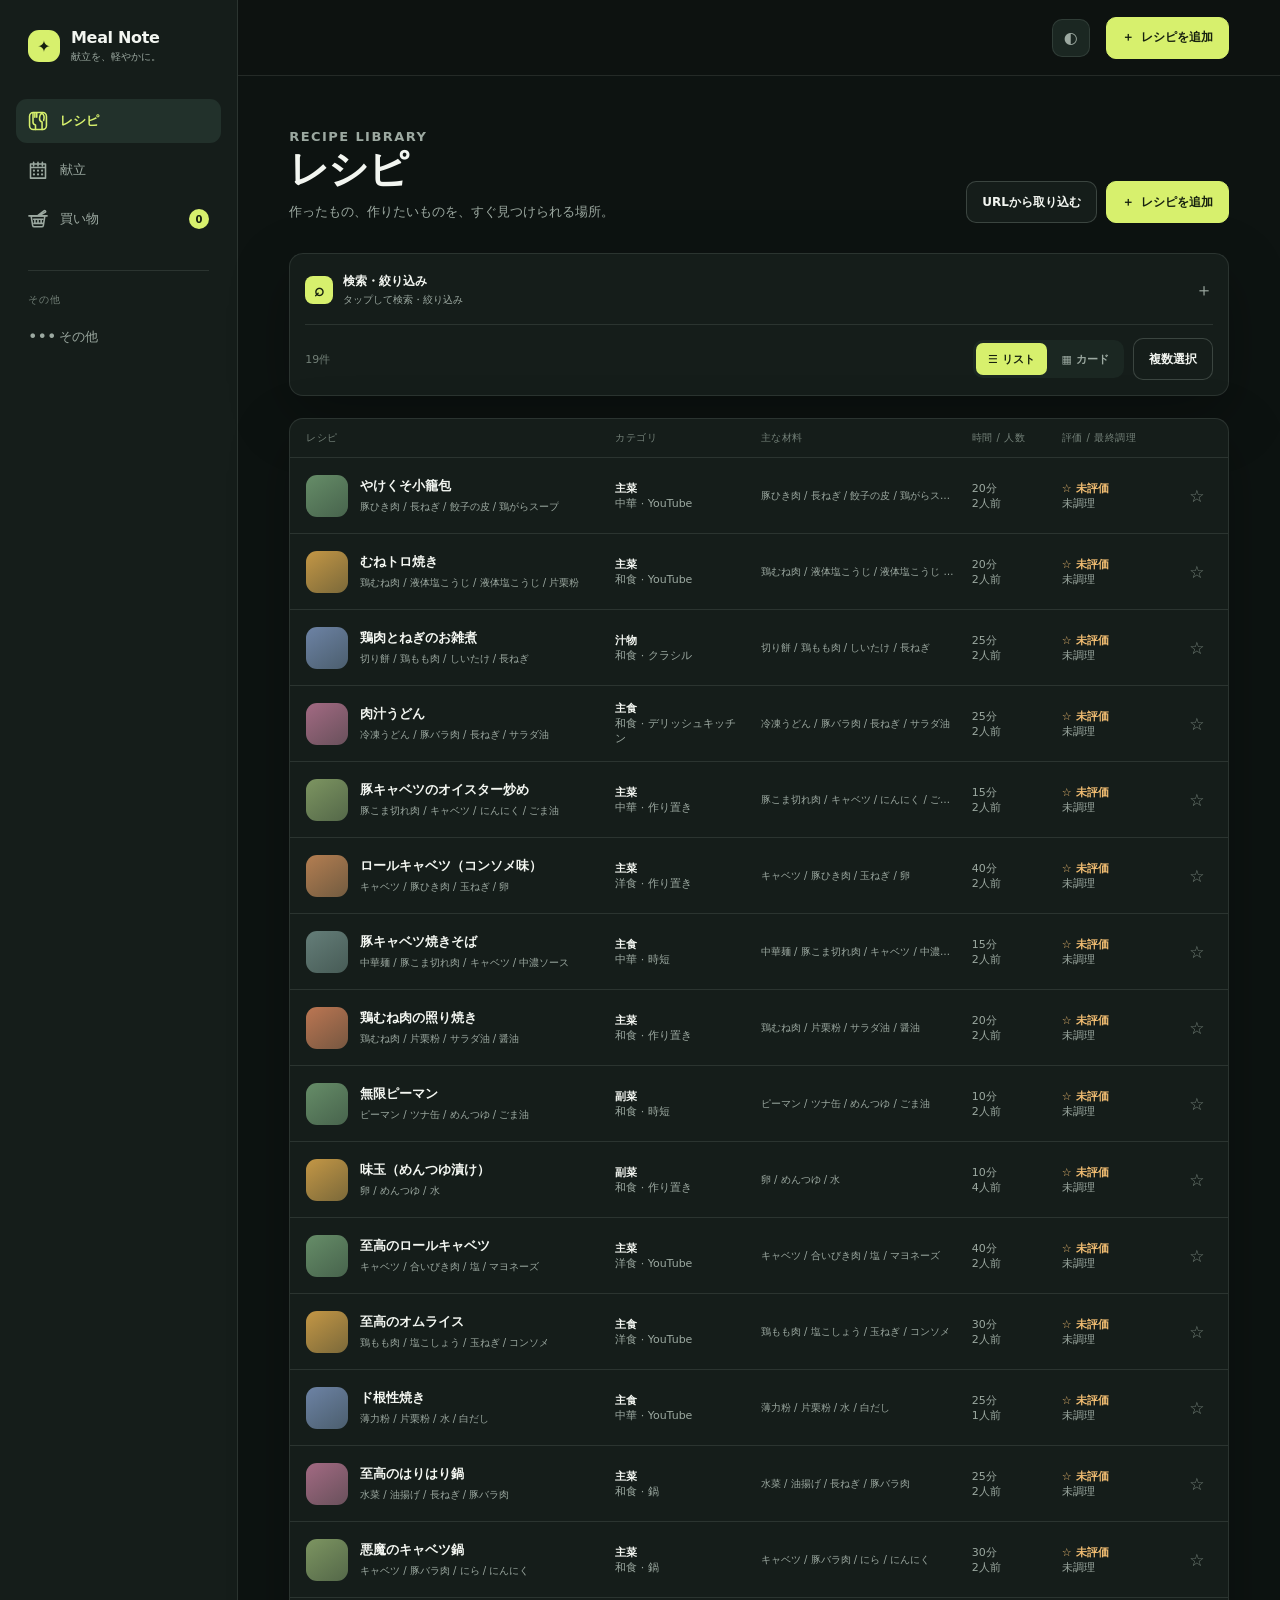
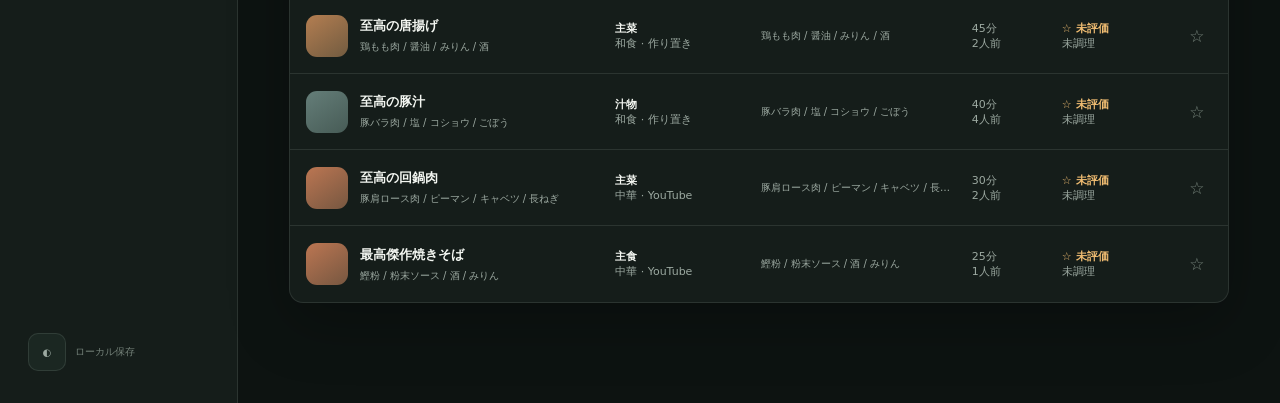
==== index.html @ b5f756a0 "Add recipe detail thumbnails" ====
<!doctype html>
<html lang="ja">
  <head>
    <meta charset="UTF-8" />
    <meta name="viewport" content="width=device-width, initial-scale=1, viewport-fit=cover" />
    <meta name="theme-color" content="#203b6c" />
    <meta name="description" content="献立・レシピ・買い物・調理をひとつにつなぐ個人用アプリ" />
    <link rel="manifest" href="manifest.webmanifest" />
    <link rel="icon" href="app-icon-192.png" type="image/png" />
    <link rel="stylesheet" href="styles.css" />
    <script src="app-config.js"></script>
    <script src="https://accounts.google.com/gsi/client" async defer></script>
    <title>Meal Note</title>
  </head>
  <body>
    <svg class="icon-defs" aria-hidden="true" focusable="false">
      <symbol id="icon-recipe" viewBox="0 0 64 64">
        <rect x="5" y="5" width="54" height="54" rx="12" fill="none" stroke="currentColor" stroke-width="5" />
        <path d="M16 7v29c0 5 3 8 8 9v14M16 7v13M22 7v13M28 7v13" fill="none" stroke="currentColor" stroke-width="5" stroke-linecap="round" stroke-linejoin="round" />
        <path d="M45 8c-5 1-8 9-8 17 0 5 3 9 8 10v24M45 8c7 2 8 14 5 22" fill="none" stroke="currentColor" stroke-width="5" stroke-linecap="round" stroke-linejoin="round" />
      </symbol>
      <symbol id="icon-meal" viewBox="0 0 64 64">
        <path d="M8 13h48v45H8zM8 24h48" fill="none" stroke="currentColor" stroke-width="5" stroke-linejoin="round" />
        <path d="M18 7v12M32 7v12M46 7v12" fill="none" stroke="currentColor" stroke-width="5" stroke-linecap="round" />
        <circle cx="19" cy="34" r="3.5" fill="currentColor" /><circle cx="32" cy="34" r="3.5" fill="currentColor" /><circle cx="45" cy="34" r="3.5" fill="currentColor" />
        <circle cx="19" cy="46" r="3.5" fill="currentColor" /><circle cx="32" cy="46" r="3.5" fill="currentColor" /><circle cx="45" cy="46" r="3.5" fill="currentColor" />
      </symbol>
      <symbol id="icon-shopping" viewBox="0 0 64 64">
        <path d="M10 22h44l-5 31a5 5 0 0 1-5 4H20a5 5 0 0 1-5-4z" fill="none" stroke="currentColor" stroke-width="5" stroke-linejoin="round" />
        <path d="M3 22h58M30 22 51 6c3-2 7 1 5 4L35 22" fill="none" stroke="currentColor" stroke-width="5" stroke-linecap="round" stroke-linejoin="round" />
        <path d="M22 33v10M32 33v10M42 33v10M18 33h30M19 46h28" fill="none" stroke="currentColor" stroke-width="5" stroke-linecap="round" />
      </symbol>
    </svg>
    <div id="app" class="app-shell">
      <aside class="sidebar" aria-label="メインナビゲーション">
        <a class="brand" href="#/recipes" aria-label="Meal Note ホーム">
          <span class="brand-mark" aria-hidden="true">✦</span>
          <span><strong>Meal Note</strong><small>献立を、軽やかに。</small></span>
        </a>
        <nav class="primary-nav">
          <a href="#/recipes" data-nav-route="recipes"><svg class="nav-icon-svg" aria-hidden="true" focusable="false"><use href="#icon-recipe"></use></svg><span>レシピ</span></a>
          <a href="#/meal-plan" data-nav-route="meal-plan"><svg class="nav-icon-svg" aria-hidden="true" focusable="false"><use href="#icon-meal"></use></svg><span>献立</span></a>
          <a href="#/shopping" data-nav-route="shopping"><svg class="nav-icon-svg" aria-hidden="true" focusable="false"><use href="#icon-shopping"></use></svg><span>買い物</span><span class="nav-badge" id="shoppingBadge" hidden></span></a>
        </nav>
        <div class="nav-divider"></div>
        <div class="nav-section-label">その他</div>
        <nav class="secondary-nav">
          <a href="#/more" data-nav-route="more"><span class="nav-icon" aria-hidden="true">•••</span><span>その他</span></a>
        </nav>
        <div class="sidebar-footer">
          <button class="icon-button" type="button" data-action="toggle-theme" aria-label="テーマを切り替え" title="テーマを切り替え">◐</button>
          <span id="storageStatus">ローカル保存</span>
        </div>
      </aside>

      <main class="main-content">
        <header class="topbar">
          <div class="mobile-brand"><span class="brand-mark" aria-hidden="true">✦</span><strong>Meal Note</strong></div>
          <div class="topbar-spacer"></div>
          <button class="icon-button" type="button" data-action="toggle-theme" aria-label="テーマを切り替え" title="テーマを切り替え">◐</button>
          <a class="button button-primary topbar-add" href="#/recipes/new"><span aria-hidden="true">＋</span> レシピを追加</a>
        </header>
        <section id="view" class="view" aria-live="polite"></section>
      </main>

      <nav class="bottom-nav" aria-label="モバイルナビゲーション">
        <a href="#/recipes" data-nav-route="recipes"><svg class="nav-icon-svg" aria-hidden="true" focusable="false"><use href="#icon-recipe"></use></svg><span>レシピ</span></a>
        <a href="#/meal-plan" data-nav-route="meal-plan"><svg class="nav-icon-svg" aria-hidden="true" focusable="false"><use href="#icon-meal"></use></svg><span>献立</span></a>
        <a href="#/shopping" data-nav-route="shopping"><svg class="nav-icon-svg" aria-hidden="true" focusable="false"><use href="#icon-shopping"></use></svg><span>買い物</span><span class="nav-badge" id="shoppingBadgeMobile" hidden></span></a>
        <a href="#/more" data-nav-route="more"><span class="nav-icon" aria-hidden="true">•••</span><span>その他</span></a>
      </nav>
    </div>

    <dialog id="modal" class="modal" aria-labelledby="modalTitle"></dialog>
    <div id="toast" class="toast" role="status" aria-live="polite"></div>
    <script src="app.js?v=15"></script>
  </body>
</html>
---- styles.css ----
:root {
  color-scheme: dark;
  --bg: #0d1311;
  --surface: #151d1a;
  --surface-2: #1b2722;
  --surface-3: #22312b;
  --border: rgba(220, 236, 226, .11);
  --border-strong: rgba(220, 236, 226, .19);
  --text: #f3f6f1;
  --muted: #9ca9a1;
  --muted-2: #738078;
  --accent: #d7f06d;
  --accent-strong: #b8d950;
  --accent-ink: #16200f;
  --warm: #f1bd72;
  --danger: #ff8e82;
  --shadow: 0 20px 60px rgba(0, 0, 0, .25);
  --radius: 14px;
  --sidebar-width: 238px;
  font-family: Inter, ui-sans-serif, system-ui, -apple-system, BlinkMacSystemFont, "Segoe UI", "Hiragino Kaku Gothic ProN", "Yu Gothic", sans-serif;
}

:root[data-theme="light"] {
  color-scheme: light;
  --bg: #f6f8f4;
  --surface: #ffffff;
  --surface-2: #edf2eb;
  --surface-3: #e2eae1;
  --border: rgba(25, 48, 35, .11);
  --border-strong: rgba(25, 48, 35, .2);
  --text: #1b2a22;
  --muted: #6e7c73;
  --muted-2: #8b978f;
  --accent: #6e9425;
  --accent-strong: #58771b;
  --accent-ink: #f7faef;
  --warm: #b46d20;
  --danger: #c44a40;
  --shadow: 0 18px 50px rgba(34, 57, 42, .1);
}

* { box-sizing: border-box; }
.icon-defs { position: absolute; width: 0; height: 0; overflow: hidden; }
html { min-width: 320px; background: var(--bg); }
body { margin: 0; min-width: 320px; min-height: 100vh; background: var(--bg); color: var(--text); }
body, button, input, select, textarea { font: inherit; }
button, a, input, select, textarea { -webkit-tap-highlight-color: transparent; }
a { color: inherit; text-decoration: none; }
button { border: 0; cursor: pointer; }
button:disabled { cursor: not-allowed; opacity: .5; }
:focus-visible { outline: 3px solid color-mix(in srgb, var(--accent) 70%, transparent); outline-offset: 3px; }

.app-shell { min-height: 100vh; display: flex; }
.sidebar { width: var(--sidebar-width); flex: 0 0 var(--sidebar-width); min-height: 100vh; padding: 28px 16px 20px; display: flex; flex-direction: column; border-right: 1px solid var(--border); background: var(--surface); }
.brand { display: flex; gap: 11px; align-items: center; padding: 0 12px 35px; }
.brand-mark { width: 32px; height: 32px; display: grid; place-items: center; border-radius: 11px; color: var(--accent-ink); background: var(--accent); font-size: 16px; font-weight: 900; }
.brand strong { display: block; letter-spacing: -.02em; font-size: 16px; }
.brand small { display: block; margin-top: 3px; color: var(--muted); font-size: 10px; }
.primary-nav, .secondary-nav { display: grid; gap: 5px; }
.primary-nav a, .secondary-nav a { min-height: 44px; padding: 0 12px; display: flex; align-items: center; gap: 12px; border-radius: 11px; color: var(--muted); font-size: 13px; transition: background .16s, color .16s; }
.primary-nav a:hover, .secondary-nav a:hover { background: var(--surface-2); color: var(--text); }
.primary-nav a.active, .secondary-nav a.active { background: var(--surface-3); color: var(--accent); font-weight: 700; }
.nav-icon { width: 19px; flex: 0 0 19px; text-align: center; font-size: 16px; line-height: 1; }
.nav-icon-svg { width: 20px; height: 20px; flex: 0 0 20px; display: block; color: currentColor; }
.nav-badge { min-width: 20px; height: 20px; display: grid; place-items: center; margin-left: auto; padding: 0 5px; border-radius: 999px; color: var(--accent-ink); background: var(--accent); font-size: 10px; font-weight: 800; }
.nav-divider { height: 1px; margin: 29px 12px 22px; background: var(--border); }
.nav-section-label { padding: 0 12px 8px; color: var(--muted-2); font-size: 10px; letter-spacing: .08em; }
.sidebar-footer { margin-top: auto; display: flex; align-items: center; gap: 9px; padding: 12px; color: var(--muted-2); font-size: 10px; }
.icon-button { width: 38px; height: 38px; display: inline-grid; place-items: center; border: 1px solid var(--border); border-radius: 10px; color: var(--muted); background: var(--surface-2); transition: color .16s, border .16s, transform .16s; }
.icon-button:hover { color: var(--accent); border-color: var(--border-strong); transform: translateY(-1px); }

.main-content { min-width: 0; flex: 1; }
.topbar { min-height: 76px; display: flex; align-items: center; gap: 12px; padding: 16px clamp(20px, 4vw, 52px); border-bottom: 1px solid var(--border); background: color-mix(in srgb, var(--bg) 88%, transparent); }
.topbar-spacer { flex: 1; }
.topbar-add { margin-left: 4px; }
.mobile-brand { display: none; align-items: center; gap: 8px; font-size: 14px; }
.mobile-brand .brand-mark { width: 26px; height: 26px; border-radius: 8px; font-size: 13px; }
.view { width: min(1180px, 100%); margin: 0 auto; padding: 40px clamp(20px, 4vw, 52px) 100px; }

.page-heading { display: flex; align-items: flex-end; justify-content: space-between; gap: 20px; margin-bottom: 30px; }
.eyebrow { margin: 0 0 8px; color: var(--accent); font-size: 11px; font-weight: 800; letter-spacing: .11em; text-transform: uppercase; }
.page-heading h1 { margin: 0; font-size: clamp(28px, 4vw, 40px); line-height: 1.08; letter-spacing: -.045em; }
.page-heading p { max-width: 550px; margin: 10px 0 0; color: var(--muted); font-size: 13px; line-height: 1.7; }
.heading-actions { display: flex; flex-wrap: wrap; justify-content: flex-end; gap: 9px; }
.button { min-height: 42px; display: inline-flex; align-items: center; justify-content: center; gap: 7px; padding: 0 15px; border: 1px solid var(--border-strong); border-radius: 10px; color: var(--text); background: var(--surface); font-size: 12px; font-weight: 700; transition: transform .16s, background .16s, border .16s; }
.button:hover { transform: translateY(-1px); border-color: color-mix(in srgb, var(--accent) 50%, var(--border-strong)); }
.button-primary { color: var(--accent-ink); border-color: var(--accent); background: var(--accent); }
.button-primary:hover { border-color: var(--accent-strong); background: var(--accent-strong); }
.button-quiet { color: var(--muted); background: transparent; }
.button-danger { color: var(--danger); border-color: color-mix(in srgb, var(--danger) 30%, var(--border)); background: transparent; }
.button-small { min-height: 34px; padding: 0 11px; border-radius: 8px; font-size: 11px; }
.link { color: var(--accent); text-decoration: underline; text-decoration-color: color-mix(in srgb, var(--accent) 40%, transparent); text-underline-offset: 3px; }

.panel { border: 1px solid var(--border); border-radius: var(--radius); background: var(--surface); box-shadow: var(--shadow); }
.toolbar-panel { margin-bottom: 22px; padding: 15px; }
.filter-disclosure { border: 0; }
.filter-disclosure summary { min-height: 42px; display: flex; align-items: center; gap: 10px; cursor: pointer; list-style: none; color: var(--text); }
.filter-disclosure summary::-webkit-details-marker { display: none; }
.filter-disclosure summary::after { content: '＋'; margin-left: auto; color: var(--muted); font-size: 18px; }
.filter-disclosure[open] summary::after { content: '−'; }
.filter-disclosure summary:hover strong { color: var(--accent); }
.filter-disclosure summary strong { display: block; font-size: 12px; }
.filter-disclosure summary small { display: block; margin-top: 3px; color: var(--muted); font-size: 10px; font-weight: 400; }
.filter-summary-icon { width: 28px; height: 28px; display: grid; place-items: center; border-radius: 8px; color: var(--accent-ink); background: var(--accent); font-size: 17px; font-weight: 800; }
.filter-controls { padding-top: 14px; border-top: 1px solid var(--border); }
.toolbar-actions { display: flex; flex-wrap: wrap; align-items: center; gap: 9px; margin-top: 13px; padding-top: 13px; border-top: 1px solid var(--border); }
.toolbar-row { display: flex; flex-wrap: wrap; align-items: center; gap: 9px; }
.toolbar-row + .toolbar-row { margin-top: 12px; }
.search-field { min-width: min(350px, 100%); flex: 1 1 250px; position: relative; }
.search-field span { position: absolute; top: 50%; left: 13px; color: var(--muted); transform: translateY(-50%); pointer-events: none; }
.search-field input { width: 100%; padding-left: 36px; }
input, select, textarea { width: 100%; min-height: 42px; padding: 9px 11px; border: 1px solid var(--border-strong); border-radius: 9px; color: var(--text); outline: 0; background: var(--surface-2); }
input::placeholder, textarea::placeholder { color: var(--muted-2); }
input:focus, select:focus, textarea:focus { border-color: var(--accent); }
select { cursor: pointer; }
textarea { min-height: 110px; resize: vertical; line-height: 1.6; }
.compact-field { width: auto; min-width: 122px; }
.filter-label { display: flex; align-items: center; gap: 7px; color: var(--muted); font-size: 11px; }
.filter-label select, .filter-label input { margin-left: 3px; }
.filter-label input { width: 86px; }
.segmented { display: inline-flex; padding: 3px; gap: 3px; border-radius: 10px; background: var(--surface-2); }
.segmented button { min-height: 32px; padding: 0 12px; border-radius: 7px; color: var(--muted); background: transparent; font-size: 11px; font-weight: 700; }
.segmented button.active { color: var(--accent-ink); background: var(--accent); }
.results-meta { margin-left: auto; color: var(--muted-2); font-size: 11px; }
.check-label { display: inline-flex; align-items: center; gap: 7px; color: var(--muted); font-size: 11px; cursor: pointer; }
input[type="checkbox"] { width: 17px; min-height: 17px; accent-color: var(--accent-strong); }

.recipe-list { overflow: hidden; }
.recipe-list-header, .recipe-row { display: grid; grid-template-columns: minmax(220px, 1.8fr) minmax(120px, .8fr) minmax(170px, 1.2fr) 75px 105px 30px; gap: 15px; align-items: center; }
.recipe-list.selection-list .recipe-list-header, .recipe-list.selection-list .recipe-row { grid-template-columns: 24px minmax(200px, 1.8fr) minmax(120px, .8fr) minmax(170px, 1.2fr) 75px 105px 30px; }
.recipe-list-header { padding: 12px 16px; border-bottom: 1px solid var(--border); color: var(--muted-2); font-size: 10px; letter-spacing: .05em; }
.recipe-row { min-height: 76px; padding: 12px 16px; border-bottom: 1px solid var(--border); transition: background .16s; }
.recipe-row:last-child { border-bottom: 0; }
.recipe-row:hover { background: var(--surface-2); }
.recipe-main { min-width: 0; display: flex; align-items: center; gap: 12px; }
.recipe-swatch { width: 42px; height: 42px; flex: 0 0 42px; border-radius: 11px; background: linear-gradient(145deg, var(--swatch), color-mix(in srgb, var(--swatch) 55%, var(--surface-3))); }
.recipe-title { display: block; overflow: hidden; font-size: 13px; font-weight: 800; text-overflow: ellipsis; white-space: nowrap; }
.recipe-sub { display: block; margin-top: 5px; overflow: hidden; color: var(--muted); font-size: 10px; text-overflow: ellipsis; white-space: nowrap; }
.recipe-category, .recipe-meta, .recipe-last { color: var(--muted); font-size: 11px; }
.recipe-category strong { display: block; color: var(--text); font-size: 11px; }
.recipe-tags { overflow: hidden; color: var(--muted); font-size: 10px; text-overflow: ellipsis; white-space: nowrap; }
.rating { color: var(--warm); font-size: 11px; font-weight: 800; white-space: nowrap; }
.favorite-button { width: 30px; height: 30px; display: grid; place-items: center; border-radius: 8px; color: var(--muted-2); background: transparent; font-size: 17px; }
.favorite-button:hover, .favorite-button.is-favorite { color: var(--warm); background: color-mix(in srgb, var(--warm) 12%, transparent); }
.empty-state { padding: 62px 25px; text-align: center; color: var(--muted); }
.empty-state strong { display: block; margin-bottom: 8px; color: var(--text); font-size: 15px; }
.empty-state p { margin: 0 auto 18px; max-width: 420px; font-size: 12px; line-height: 1.7; }

.recipe-cards { display: grid; grid-template-columns: repeat(3, minmax(0, 1fr)); gap: 15px; }
.recipe-card { min-width: 0; overflow: hidden; border: 1px solid var(--border); border-radius: var(--radius); background: var(--surface); transition: transform .16s, border .16s; }
.recipe-card:hover { transform: translateY(-2px); border-color: var(--border-strong); }
.recipe-card-visual { height: 112px; position: relative; background: linear-gradient(135deg, var(--swatch), color-mix(in srgb, var(--swatch) 52%, var(--surface-3))); }
.recipe-card-visual::after { content: ""; position: absolute; inset: 0; background: radial-gradient(circle at 80% 30%, rgba(255,255,255,.2), transparent 30%); }
.recipe-card-body { padding: 15px; }
.recipe-card-body h3 { margin: 0; overflow: hidden; font-size: 14px; text-overflow: ellipsis; white-space: nowrap; }
.recipe-card-body p { min-height: 36px; margin: 8px 0 13px; color: var(--muted); font-size: 11px; line-height: 1.65; }
.recipe-card-meta { display: flex; align-items: center; justify-content: space-between; gap: 10px; color: var(--muted); font-size: 10px; }
.card-favorite { position: absolute; z-index: 1; top: 10px; right: 10px; }

.detail-layout { display: grid; grid-template-columns: minmax(0, 1.55fr) minmax(265px, .8fr); gap: 24px; }
.detail-hero { padding: 26px; }
.detail-hero-layout { display: grid; grid-template-columns: minmax(190px, .72fr) minmax(0, 1.28fr); align-items: stretch; gap: 24px; }
.detail-hero-copy { min-width: 0; display: flex; flex-direction: column; justify-content: center; }
.recipe-detail-media { min-height: 260px; overflow: hidden; border-radius: 16px; background: linear-gradient(135deg, var(--swatch), color-mix(in srgb, var(--swatch) 48%, var(--surface-3))); }
.recipe-detail-media img { display: block; width: 100%; height: 100%; min-height: 260px; object-fit: cover; }
.recipe-detail-media-empty { display: grid; place-content: center; justify-items: center; gap: 8px; color: var(--text); background: linear-gradient(145deg, color-mix(in srgb, var(--swatch) 68%, var(--surface-3)), var(--surface-3)); }
.recipe-detail-media-empty span { font-size: 52px; filter: saturate(.7); }
.recipe-detail-media-empty small { color: var(--muted); font-size: 10px; }
.detail-hero h1 { margin: 0; font-size: clamp(27px, 4vw, 44px); line-height: 1.12; letter-spacing: -.045em; }
.detail-description { max-width: 720px; margin: 14px 0 0; color: var(--muted); font-size: 13px; line-height: 1.8; }
.detail-actions { display: flex; flex-wrap: wrap; gap: 9px; margin-top: 22px; }
.detail-stats { display: flex; flex-wrap: wrap; gap: 22px; margin-top: 24px; padding-top: 20px; border-top: 1px solid var(--border); }
.detail-stat small { display: block; color: var(--muted-2); font-size: 10px; }
.detail-stat strong { display: block; margin-top: 4px; font-size: 16px; }
.detail-section { padding: 23px; }
.detail-section + .detail-section { margin-top: 16px; }
.section-heading { display: flex; align-items: center; justify-content: space-between; gap: 12px; margin-bottom: 16px; }
.section-heading h2, .section-heading h3 { margin: 0; font-size: 15px; letter-spacing: -.02em; }
.section-heading p { margin: 3px 0 0; color: var(--muted); font-size: 11px; }
.servings-control { display: inline-flex; align-items: center; gap: 5px; padding: 4px; border: 1px solid var(--border); border-radius: 10px; background: var(--surface-2); }
.servings-control button { width: 28px; height: 28px; border-radius: 7px; color: var(--text); background: transparent; font-size: 17px; }
.servings-control button:hover { background: var(--surface-3); }
.servings-control output { min-width: 54px; text-align: center; font-size: 11px; font-weight: 800; }
.ingredient-list, .step-list, .history-list { display: grid; gap: 0; margin: 0; padding: 0; list-style: none; }
.ingredient-item { display: flex; align-items: baseline; gap: 12px; padding: 12px 0; border-bottom: 1px solid var(--border); font-size: 13px; }
.ingredient-item:last-child { border-bottom: 0; }
.ingredient-quantity { width: 90px; flex: 0 0 90px; color: var(--accent); font-size: 12px; font-weight: 800; text-align: right; }
.ingredient-name { min-width: 0; }
.ingredient-note { margin-left: 4px; color: var(--muted); font-size: 11px; }
.optional-badge, .pill { display: inline-flex; align-items: center; min-height: 21px; padding: 0 7px; border-radius: 999px; color: var(--muted); background: var(--surface-2); font-size: 10px; }
.step-item { display: grid; grid-template-columns: 33px minmax(0, 1fr); gap: 12px; padding: 14px 0; border-bottom: 1px solid var(--border); }
.step-item:last-child { border-bottom: 0; }
.step-number { width: 28px; height: 28px; display: grid; place-items: center; border-radius: 9px; color: var(--accent-ink); background: var(--accent); font-size: 12px; font-weight: 900; }
.step-instruction { padding-top: 4px; color: var(--text); font-size: 13px; line-height: 1.75; white-space: pre-wrap; }
.side-stack { display: grid; align-content: start; gap: 16px; }
.side-stack .panel { padding: 20px; }
.tag-list { display: flex; flex-wrap: wrap; gap: 6px; }
.history-stat-grid { display: grid; grid-template-columns: repeat(3, 1fr); gap: 7px; }
.history-stat { padding: 11px 8px; border-radius: 9px; text-align: center; background: var(--surface-2); }
.history-stat strong { display: block; font-size: 16px; }
.history-stat small { color: var(--muted); font-size: 9px; }
.history-row { display: flex; align-items: flex-start; justify-content: space-between; gap: 12px; padding: 12px 0; border-bottom: 1px solid var(--border); }
.history-row:last-child { border-bottom: 0; }
.history-row small { display: block; color: var(--muted); font-size: 10px; }
.history-row p { margin: 5px 0 0; color: var(--muted); font-size: 11px; line-height: 1.6; }

.week-toolbar { display: flex; align-items: center; justify-content: space-between; gap: 12px; margin-bottom: 20px; }
.week-label { font-size: 14px; font-weight: 800; }
.week-controls { display: flex; align-items: center; gap: 7px; }
.week-grid { display: grid; gap: 11px; }
.day-card { padding: 16px; border: 1px solid var(--border); border-radius: var(--radius); background: var(--surface); }
.day-card.today { border-color: color-mix(in srgb, var(--accent) 55%, var(--border)); box-shadow: inset 3px 0 0 var(--accent); }
.day-heading { display: flex; align-items: baseline; justify-content: space-between; gap: 10px; padding-bottom: 11px; border-bottom: 1px solid var(--border); }
.day-heading strong { font-size: 13px; }
.day-heading time { color: var(--muted); font-size: 11px; }
.meal-slot { display: grid; grid-template-columns: 50px minmax(0, 1fr); gap: 12px; padding: 12px 0 0; }
.meal-slot-label { padding-top: 7px; color: var(--muted-2); font-size: 10px; }
.meal-slot-content { min-height: 32px; display: flex; flex-wrap: wrap; align-items: center; gap: 7px; }
.meal-chip { display: inline-flex; align-items: center; gap: 8px; min-height: 32px; padding: 0 9px; border: 1px solid var(--border); border-radius: 8px; background: var(--surface-2); font-size: 11px; }
.meal-chip a { font-weight: 700; }
.meal-chip small { color: var(--muted); font-size: 10px; }
.add-slot { min-height: 30px; padding: 0 8px; border-radius: 7px; color: var(--muted-2); background: transparent; font-size: 11px; }
.add-slot:hover { color: var(--accent); background: var(--surface-2); }

.shopping-header { display: flex; flex-wrap: wrap; align-items: center; justify-content: space-between; gap: 15px; margin-bottom: 20px; }
.shopping-summary { color: var(--muted); font-size: 12px; }
.shopping-groups { display: grid; gap: 16px; }
.shopping-group { padding: 19px; }
.shopping-group h3 { display: flex; align-items: center; justify-content: space-between; margin: 0 0 8px; color: var(--muted); font-size: 11px; letter-spacing: .04em; }
.shopping-group h3 span { color: var(--muted-2); font-size: 10px; font-weight: 400; }
.shopping-item { display: grid; grid-template-columns: 26px minmax(0, 1fr) auto auto; align-items: center; gap: 8px; min-height: 47px; border-bottom: 1px solid var(--border); }
.shopping-item:last-child { border-bottom: 0; }
.shopping-item.checked .shopping-name { color: var(--muted-2); text-decoration: line-through; }
.shopping-name { min-width: 0; font-size: 13px; }
.shopping-source { display: block; margin-top: 3px; color: var(--muted-2); font-size: 10px; }
.shopping-qty { color: var(--muted); font-size: 12px; white-space: nowrap; }
.shopping-actions { display: flex; gap: 3px; }
.text-button { min-height: 28px; padding: 0 6px; border-radius: 6px; color: var(--muted); background: transparent; font-size: 10px; }
.text-button:hover { color: var(--accent); background: var(--surface-2); }
.text-button.danger:hover { color: var(--danger); }

.more-grid { display: grid; grid-template-columns: repeat(2, minmax(0, 1fr)); gap: 13px; }
.more-card { min-height: 130px; padding: 21px; border: 1px solid var(--border); border-radius: var(--radius); background: var(--surface); transition: transform .16s, border .16s; }
.more-card:hover { transform: translateY(-2px); border-color: var(--border-strong); }
.more-card-icon { color: var(--accent); font-size: 18px; }
.more-card h2 { margin: 17px 0 6px; font-size: 14px; }
.more-card p { margin: 0; color: var(--muted); font-size: 11px; line-height: 1.6; }
.management-list { display: grid; gap: 8px; }
.management-row { display: flex; align-items: center; justify-content: space-between; gap: 13px; min-height: 52px; padding: 0 13px; border: 1px solid var(--border); border-radius: 10px; background: var(--surface); }
.management-row small { display: block; margin-top: 3px; color: var(--muted); font-size: 10px; }
.management-row .row-actions { display: flex; align-items: center; gap: 7px; }
.inline-form { display: flex; gap: 8px; margin-bottom: 17px; }

.form-layout { display: grid; gap: 16px; }
.form-panel { padding: 22px; }
.form-grid { display: grid; grid-template-columns: repeat(2, minmax(0, 1fr)); gap: 14px; }
.field { display: grid; gap: 7px; }
.field.full { grid-column: 1 / -1; }
.field label, .field legend { color: var(--muted); font-size: 11px; font-weight: 700; }
.field legend { padding: 0; }
.field-note { color: var(--muted-2); font-size: 10px; line-height: 1.5; }
.data-actions { display: flex; flex-wrap: wrap; gap: 9px; margin-top: 16px; }
.data-status-grid { display: grid; grid-template-columns: repeat(3, minmax(0, 1fr)); gap: 9px; margin-top: 16px; }
.data-status-grid > div { display: grid; gap: 5px; min-width: 0; padding: 12px; border: 1px solid var(--border); border-radius: 10px; background: var(--surface-2); }
.data-status-grid small { color: var(--muted); font-size: 10px; }
.data-status-grid strong { overflow: hidden; color: var(--text); font-size: 12px; text-overflow: ellipsis; white-space: nowrap; }
.data-preview { display: grid; gap: 8px; margin-top: 16px; padding: 13px; border: 1px solid var(--accent); border-radius: 10px; background: color-mix(in srgb, var(--accent) 8%, var(--surface)); }
.data-preview span { color: var(--muted); font-size: 11px; }
.data-preview .form-actions { justify-content: flex-start; }
.data-error { margin-top: 14px; }
.advanced-sync { overflow: hidden; }
.advanced-sync summary { display: flex; align-items: center; justify-content: space-between; gap: 14px; padding: 18px 20px; cursor: pointer; list-style: none; }
.advanced-sync summary::-webkit-details-marker { display: none; }
.advanced-sync summary > span:first-child { display: grid; gap: 4px; }
.advanced-sync summary strong { font-size: 14px; }
.advanced-sync summary small { color: var(--muted); font-size: 10px; }
.advanced-sync summary::after { content: '＋'; color: var(--muted); font-size: 18px; }
.advanced-sync[open] summary::after { content: '−'; }
.advanced-sync summary:hover strong { color: var(--accent); }
.advanced-sync-body { padding: 0 20px 20px; border-top: 1px solid var(--border); }
.advanced-sync-body .section-heading { margin-top: 18px; }
fieldset { min-width: 0; margin: 0; padding: 0; border: 0; }
.repeatable { display: grid; gap: 9px; }
.repeat-row { display: grid; grid-template-columns: minmax(150px, 1.5fr) 90px 110px minmax(120px, 1fr) auto 25px; gap: 7px; align-items: center; }
.repeat-row .check-label { white-space: nowrap; }
.repeat-row.step-row { grid-template-columns: 33px minmax(0, 1fr) 25px; }
.repeat-number { color: var(--muted-2); font-size: 11px; text-align: center; }
.remove-button { width: 25px; height: 28px; display: grid; place-items: center; border-radius: 7px; color: var(--muted); background: transparent; font-size: 15px; }
.remove-button:hover { color: var(--danger); background: color-mix(in srgb, var(--danger) 10%, transparent); }
.form-actions { display: flex; flex-wrap: wrap; justify-content: flex-end; gap: 9px; padding-top: 3px; }
.form-heading { display: flex; align-items: flex-start; justify-content: space-between; gap: 15px; margin-bottom: 21px; }
.form-heading h1 { margin: 0; font-size: 25px; letter-spacing: -.04em; }

.modal { width: min(580px, calc(100% - 24px)); max-height: min(720px, calc(100vh - 24px)); padding: 0; border: 1px solid var(--border-strong); border-radius: 17px; color: var(--text); background: var(--surface); box-shadow: 0 30px 90px rgba(0,0,0,.45); }
.modal::backdrop { background: rgba(4, 9, 7, .68); backdrop-filter: blur(5px); }
.modal-inner { padding: 23px; }
.modal-header { display: flex; align-items: flex-start; justify-content: space-between; gap: 15px; margin-bottom: 20px; }
.modal-header h2 { margin: 0; font-size: 18px; letter-spacing: -.03em; }
.modal-header p { margin: 6px 0 0; color: var(--muted); font-size: 11px; line-height: 1.6; }
.modal-close { width: 30px; height: 30px; display: grid; place-items: center; border-radius: 8px; color: var(--muted); background: var(--surface-2); }
.modal-close:hover { color: var(--text); }
.modal .form-actions { margin-top: 19px; }

.import-review { display: grid; grid-template-columns: minmax(0, 1fr) 220px; gap: 16px; }
.notice { padding: 12px 14px; border-left: 3px solid var(--warm); border-radius: 8px; color: var(--muted); background: color-mix(in srgb, var(--warm) 9%, var(--surface)); font-size: 11px; line-height: 1.65; }
.notice.error { border-color: var(--danger); background: color-mix(in srgb, var(--danger) 8%, var(--surface)); }

.cook-shell { max-width: 900px; margin: -10px auto 0; }
.cook-topbar { display: flex; align-items: center; justify-content: space-between; gap: 14px; margin-bottom: 27px; }
.cook-topbar a { color: var(--muted); font-size: 12px; }
.cook-topbar a:hover { color: var(--accent); }
.cook-hero { margin-bottom: 26px; }
.cook-hero .eyebrow { margin-bottom: 12px; }
.cook-hero h1 { max-width: 750px; margin: 0; font-size: clamp(31px, 6vw, 60px); line-height: 1.03; letter-spacing: -.06em; }
.cook-hero p { margin: 15px 0 0; color: var(--muted); font-size: 13px; }
.cook-grid { display: grid; grid-template-columns: minmax(0, .9fr) minmax(0, 1.25fr); gap: 16px; }
.cook-panel { padding: 21px; }
.cook-panel h2 { margin: 0 0 16px; font-size: 14px; }
.cook-ingredient { display: flex; align-items: center; gap: 11px; min-height: 45px; padding: 7px 0; border-bottom: 1px solid var(--border); color: var(--text); background: transparent; text-align: left; }
.cook-ingredient:last-child { border-bottom: 0; }
.cook-check { width: 23px; height: 23px; display: grid; place-items: center; border: 1px solid var(--border-strong); border-radius: 7px; color: transparent; flex: 0 0 23px; }
.cook-ingredient.checked { color: var(--muted-2); text-decoration: line-through; }
.cook-ingredient.checked .cook-check { color: var(--accent-ink); border-color: var(--accent); background: var(--accent); }
.cook-ingredient-qty { margin-left: auto; color: var(--accent); font-size: 11px; white-space: nowrap; }
.cook-step { display: grid; grid-template-columns: 36px minmax(0, 1fr); gap: 13px; padding: 12px; border: 1px solid var(--border); border-radius: 11px; background: var(--surface-2); }
.cook-step + .cook-step { margin-top: 9px; }
.cook-step.current { border-color: var(--accent); box-shadow: 0 0 0 2px color-mix(in srgb, var(--accent) 13%, transparent); }
.cook-step.done { opacity: .55; }
.cook-step-index { width: 30px; height: 30px; display: grid; place-items: center; border-radius: 9px; color: var(--accent-ink); background: var(--accent); font-size: 12px; font-weight: 900; }
.cook-step.done .cook-step-index { color: var(--text); background: var(--surface-3); }
.cook-step-text { padding-top: 4px; font-size: 13px; line-height: 1.7; white-space: pre-wrap; }
.cook-controls { display: flex; align-items: center; justify-content: space-between; gap: 8px; margin-top: 14px; }
.cook-progress { color: var(--muted); font-size: 11px; }
.cook-complete { margin-top: 16px; }
.cook-complete h2 { margin-bottom: 10px; }

.toast { position: fixed; z-index: 20; right: 22px; bottom: 22px; max-width: min(380px, calc(100vw - 44px)); padding: 12px 15px; border: 1px solid var(--border-strong); border-radius: 10px; color: var(--text); background: var(--surface-3); box-shadow: var(--shadow); font-size: 12px; opacity: 0; pointer-events: none; transform: translateY(10px); transition: opacity .2s, transform .2s; }
.toast.show { opacity: 1; transform: translateY(0); }

.bottom-nav { display: none; }
.sr-only { position: absolute; width: 1px; height: 1px; padding: 0; margin: -1px; overflow: hidden; clip: rect(0,0,0,0); white-space: nowrap; border: 0; }

@media (max-width: 960px) {
  .recipe-list-header, .recipe-row { grid-template-columns: minmax(210px, 1.7fr) minmax(110px, .8fr) minmax(135px, 1fr) 75px 30px; }
  .recipe-list.selection-list .recipe-list-header, .recipe-list.selection-list .recipe-row { grid-template-columns: 24px minmax(200px, 1.7fr) minmax(110px, .8fr) minmax(135px, 1fr) 75px 30px; }
  .recipe-list-header > :nth-child(5), .recipe-row > :nth-child(5) { display: none; }
  .recipe-cards { grid-template-columns: repeat(2, minmax(0, 1fr)); }
  .detail-layout { grid-template-columns: 1fr; }
  .side-stack { grid-template-columns: repeat(2, minmax(0, 1fr)); }
}

@media (max-width: 720px) {
  .app-shell { display: block; }
  .sidebar { display: none; }
  .main-content { min-height: 100vh; padding-bottom: 75px; }
  .topbar { min-height: 64px; padding: 12px 16px; position: sticky; top: 0; z-index: 5; background: color-mix(in srgb, var(--bg) 94%, transparent); backdrop-filter: blur(14px); }
  .mobile-brand { display: flex; }
  .topbar > .icon-button { width: 34px; height: 34px; }
  .topbar-add { min-height: 34px; padding: 0 10px; font-size: 11px; }
  .view { padding: 26px 16px 35px; }
  .page-heading { display: block; margin-bottom: 21px; }
  .page-heading h1 { font-size: 31px; }
  .heading-actions { justify-content: flex-start; margin-top: 17px; }
  .toolbar-panel { padding: 11px; }
  .toolbar-row { gap: 7px; }
  .toolbar-row + .toolbar-row { margin-top: 9px; }
  .search-field { flex-basis: 100%; }
  .filter-label { flex: 1 1 100px; }
  .filter-label select, .filter-label input { min-width: 0; flex: 1; }
  .results-meta { width: 100%; margin-left: 0; }
  .filter-controls .toolbar-row { align-items: stretch; }
  .toolbar-actions { gap: 7px; }
  .recipe-list-header { display: none; }
  .recipe-list { background: transparent; border: 0; box-shadow: none; }
  .recipe-row { grid-template-columns: 1fr 30px; gap: 7px; min-height: 69px; padding: 10px 4px; border-bottom: 1px solid var(--border); }
  .recipe-list.selection-list .recipe-row { grid-template-columns: 24px 1fr 30px; }
  .recipe-row > :nth-child(2), .recipe-row > :nth-child(3), .recipe-row > :nth-child(4), .recipe-row > :nth-child(5) { display: none; }
  .recipe-row .recipe-main { gap: 10px; }
  .recipe-swatch { width: 37px; height: 37px; flex-basis: 37px; }
  .recipe-title { font-size: 12px; }
  .recipe-sub { font-size: 10px; }
  .recipe-cards { grid-template-columns: repeat(2, minmax(0, 1fr)); gap: 10px; }
  .recipe-card-visual { height: 84px; }
  .recipe-card-body { padding: 11px; }
  .recipe-card-body h3 { font-size: 12px; }
  .recipe-card-body p { min-height: 32px; margin: 6px 0 9px; font-size: 10px; }
  .recipe-card-meta { font-size: 9px; }
  .detail-hero, .detail-section, .side-stack .panel { padding: 17px; }
  .detail-hero-layout { grid-template-columns: 1fr; gap: 16px; }
  .recipe-detail-media, .recipe-detail-media img { min-height: 190px; max-height: 270px; }
  .detail-hero h1 { font-size: 30px; }
  .detail-stats { gap: 16px; }
  .detail-stat strong { font-size: 14px; }
  .section-heading { align-items: flex-start; }
  .section-heading .servings-control { flex: 0 0 auto; }
  .side-stack { grid-template-columns: 1fr; }
  .week-toolbar { align-items: flex-start; flex-direction: column; }
  .week-controls { width: 100%; justify-content: space-between; }
  .day-card { padding: 13px; }
  .meal-slot { grid-template-columns: 37px minmax(0, 1fr); gap: 8px; }
  .shopping-item { grid-template-columns: 25px minmax(0, 1fr) auto; }
  .shopping-actions { grid-column: 2 / -1; justify-content: flex-end; margin-top: -4px; margin-bottom: 5px; }
  .shopping-qty { font-size: 11px; }
  .more-grid { grid-template-columns: 1fr 1fr; gap: 9px; }
  .more-card { min-height: 116px; padding: 14px; }
  .more-card h2 { margin-top: 13px; font-size: 12px; }
  .more-card p { font-size: 10px; }
  .form-panel { padding: 16px; }
  .form-grid { grid-template-columns: 1fr; }
  .data-status-grid { grid-template-columns: 1fr; }
  .data-actions .button { flex: 1 1 140px; }
  .field.full { grid-column: auto; }
  .repeat-row { grid-template-columns: minmax(0, 1fr) 74px 88px 25px; }
  .repeat-row input:nth-child(4) { grid-column: 1 / 4; }
  .repeat-row .check-label { grid-column: 1 / 3; grid-row: 2; }
  .repeat-row .remove-button { grid-column: 4; grid-row: 1 / 3; }
  .repeat-row.step-row { grid-template-columns: 25px minmax(0, 1fr) 25px; }
  .import-review { grid-template-columns: 1fr; }
  .modal { width: calc(100% - 18px); }
  .cook-grid { grid-template-columns: 1fr; }
  .cook-topbar { margin-bottom: 19px; }
  .cook-shell { margin: 0 auto; }
  .cook-hero h1 { font-size: 38px; }
  .bottom-nav { position: fixed; z-index: 10; right: 0; bottom: 0; left: 0; height: 70px; display: grid; grid-template-columns: repeat(4, 1fr); padding: 7px max(6px, env(safe-area-inset-left)) max(7px, env(safe-area-inset-bottom)); border-top: 1px solid var(--border); background: color-mix(in srgb, var(--surface) 92%, transparent); backdrop-filter: blur(17px); }
  .bottom-nav a { min-width: 0; display: flex; position: relative; flex-direction: column; align-items: center; justify-content: center; gap: 5px; border-radius: 9px; color: var(--muted); font-size: 10px; }
  .bottom-nav a.active { color: var(--accent); font-weight: 800; }
  .bottom-nav .nav-icon { font-size: 17px; }
  .bottom-nav .nav-badge { position: absolute; top: 7px; left: calc(50% + 8px); min-width: 16px; height: 16px; padding: 0 4px; font-size: 9px; }
}

@media (max-width: 420px) {
  .topbar-add { width: 36px; min-width: 36px; max-width: 36px; overflow: hidden; padding: 0; font-size: 0; white-space: nowrap; }
  .topbar-add span { margin: 0; font-size: 17px; }
  .recipe-cards { grid-template-columns: 1fr 1fr; }
  .recipe-card-body p { min-height: 48px; }
  .ingredient-quantity { width: 73px; flex-basis: 73px; }
  .form-actions .button { flex: 1; }
}

body.cooking-active .topbar, body.cooking-active .sidebar, body.cooking-active .bottom-nav { display: none; }
body.cooking-active .main-content { min-height: 100vh; }
body.cooking-active .view { max-width: 1100px; padding-top: 34px; }
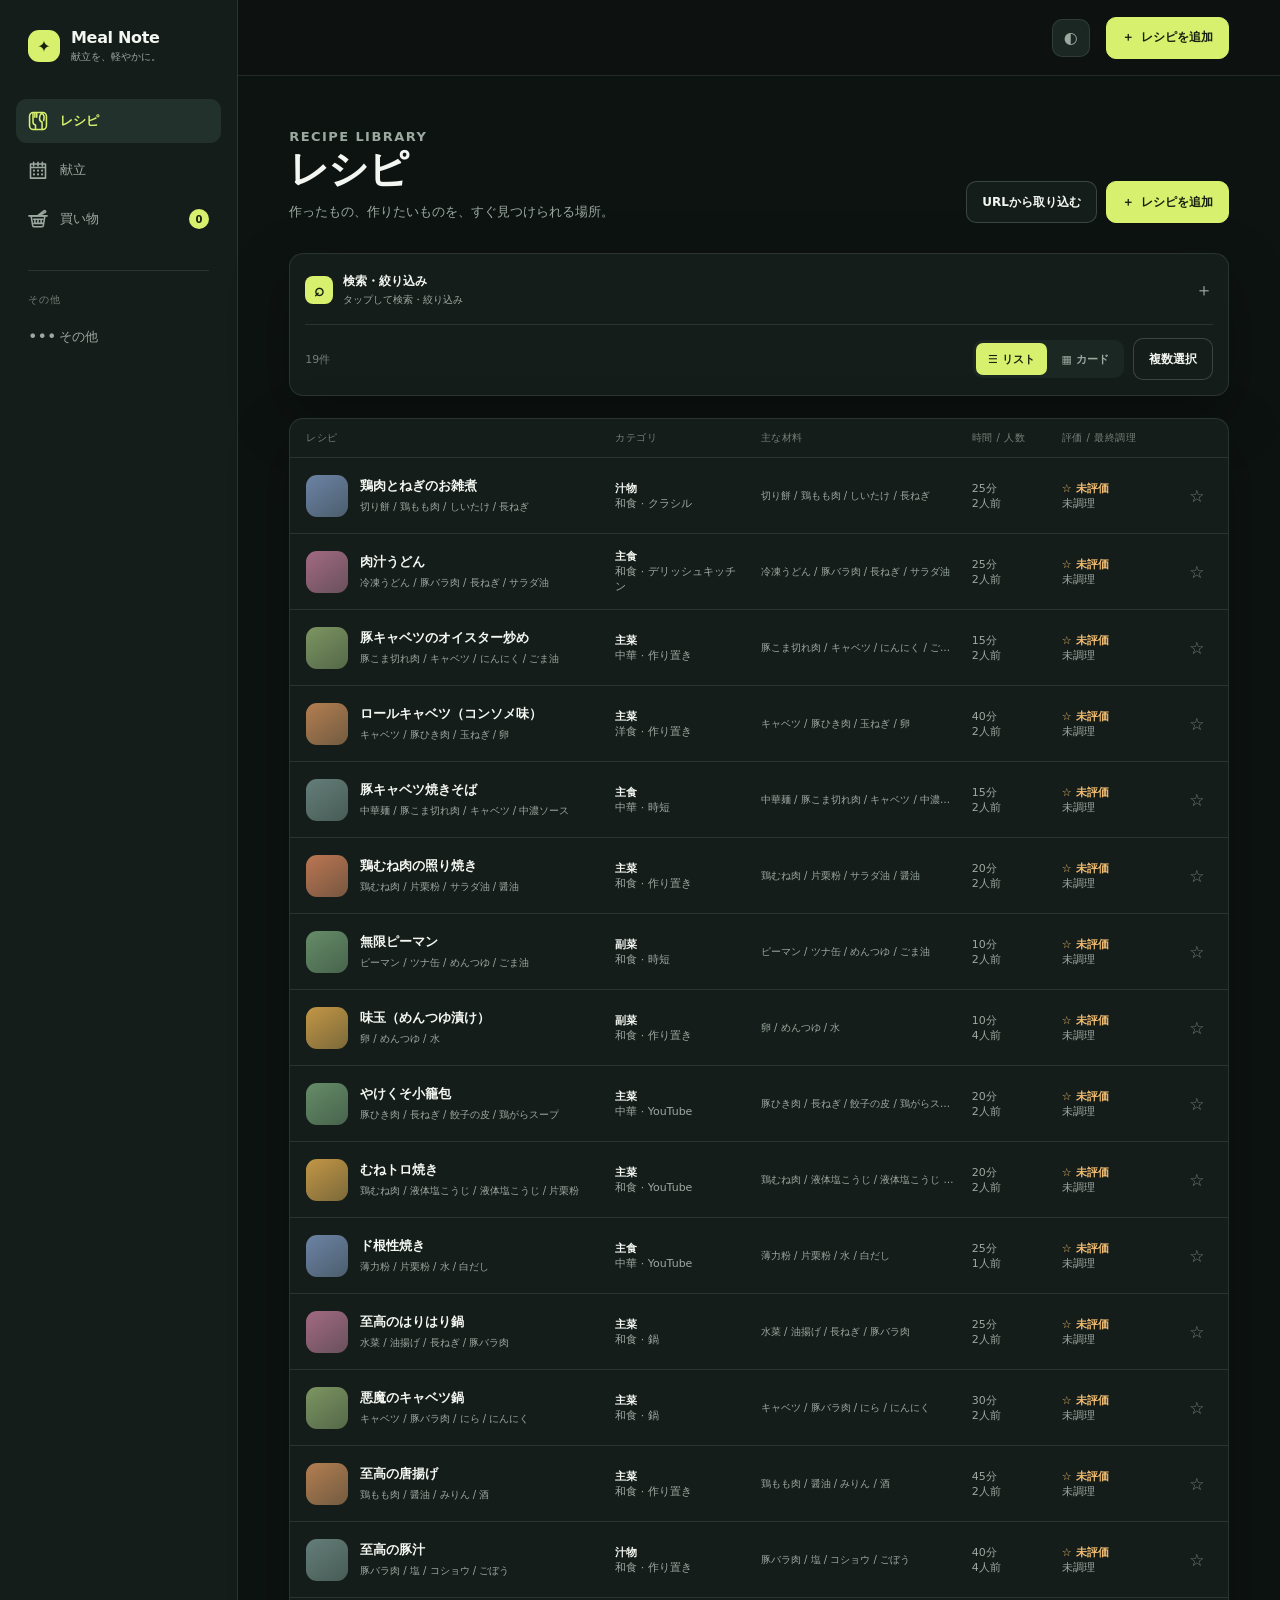
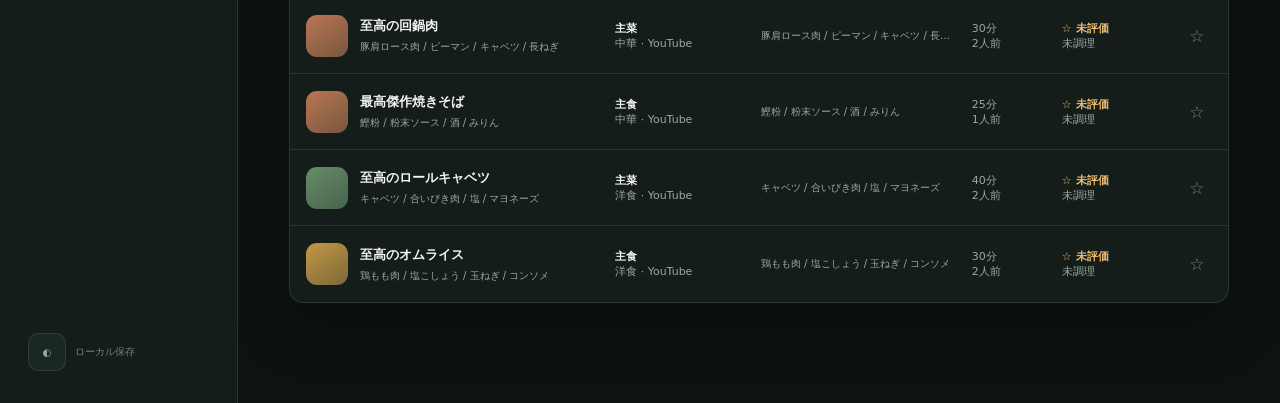
==== commit d7b09b3a: "Improve recipe selection and URL import flow" ====
--- a/index.html
+++ b/index.html
@@ -7,7 +7,7 @@
     <meta name="description" content="献立・レシピ・買い物・調理をひとつにつなぐ個人用アプリ" />
     <link rel="manifest" href="manifest.webmanifest" />
     <link rel="icon" href="app-icon-192.png" type="image/png" />
-    <link rel="stylesheet" href="styles.css" />
+    <link rel="stylesheet" href="styles.css?v=16" />
     <script src="app-config.js"></script>
     <script src="https://accounts.google.com/gsi/client" async defer></script>
     <title>Meal Note</title>
@@ -73,6 +73,6 @@
 
     <dialog id="modal" class="modal" aria-labelledby="modalTitle"></dialog>
     <div id="toast" class="toast" role="status" aria-live="polite"></div>
-    <script src="app.js?v=15"></script>
+    <script src="app.js?v=16"></script>
   </body>
 </html>
--- a/styles.css
+++ b/styles.css
@@ -104,6 +104,7 @@
 .filter-summary-icon { width: 28px; height: 28px; display: grid; place-items: center; border-radius: 8px; color: var(--accent-ink); background: var(--accent); font-size: 17px; font-weight: 800; }
 .filter-controls { padding-top: 14px; border-top: 1px solid var(--border); }
 .toolbar-actions { display: flex; flex-wrap: wrap; align-items: center; gap: 9px; margin-top: 13px; padding-top: 13px; border-top: 1px solid var(--border); }
+.selection-actions { display: inline-flex; flex-wrap: wrap; gap: 8px; }
 .toolbar-row { display: flex; flex-wrap: wrap; align-items: center; gap: 9px; }
 .toolbar-row + .toolbar-row { margin-top: 12px; }
 .search-field { min-width: min(350px, 100%); flex: 1 1 250px; position: relative; }
@@ -127,11 +128,13 @@
 
 .recipe-list { overflow: hidden; }
 .recipe-list-header, .recipe-row { display: grid; grid-template-columns: minmax(220px, 1.8fr) minmax(120px, .8fr) minmax(170px, 1.2fr) 75px 105px 30px; gap: 15px; align-items: center; }
-.recipe-list.selection-list .recipe-list-header, .recipe-list.selection-list .recipe-row { grid-template-columns: 24px minmax(200px, 1.8fr) minmax(120px, .8fr) minmax(170px, 1.2fr) 75px 105px 30px; }
+.recipe-list.selection-list .recipe-list-header, .recipe-list.selection-list .recipe-row { grid-template-columns: 56px minmax(200px, 1.8fr) minmax(120px, .8fr) minmax(170px, 1.2fr) 75px 105px 30px; }
 .recipe-list-header { padding: 12px 16px; border-bottom: 1px solid var(--border); color: var(--muted-2); font-size: 10px; letter-spacing: .05em; }
 .recipe-row { min-height: 76px; padding: 12px 16px; border-bottom: 1px solid var(--border); transition: background .16s; }
 .recipe-row:last-child { border-bottom: 0; }
 .recipe-row:hover { background: var(--surface-2); }
+.recipe-select-hitarea { width: 100%; min-height: 52px; justify-content: flex-start; padding-left: 2px; }
+.recipe-select-hitarea input { flex: 0 0 20px; }
 .recipe-main { min-width: 0; display: flex; align-items: center; gap: 12px; }
 .recipe-swatch { width: 42px; height: 42px; flex: 0 0 42px; border-radius: 11px; background: linear-gradient(145deg, var(--swatch), color-mix(in srgb, var(--swatch) 55%, var(--surface-3))); }
 .recipe-title { display: block; overflow: hidden; font-size: 13px; font-weight: 800; text-overflow: ellipsis; white-space: nowrap; }
@@ -224,6 +227,19 @@
 
 .shopping-header { display: flex; flex-wrap: wrap; align-items: center; justify-content: space-between; gap: 15px; margin-bottom: 20px; }
 .shopping-summary { color: var(--muted); font-size: 12px; }
+.shopping-recipe-selection { margin: -5px 0 16px; padding: 0 14px; border: 1px solid var(--border); border-radius: 12px; background: var(--surface); }
+.shopping-recipe-selection summary { min-height: 48px; display: flex; align-items: center; justify-content: space-between; gap: 12px; cursor: pointer; list-style: none; }
+.shopping-recipe-selection summary::-webkit-details-marker { display: none; }
+.shopping-recipe-selection summary::after { content: '＋'; color: var(--muted); font-size: 17px; }
+.shopping-recipe-selection[open] summary::after { content: '−'; }
+.shopping-recipe-selection summary strong, .shopping-recipe-selection summary small { display: block; }
+.shopping-recipe-selection summary strong { font-size: 12px; }
+.shopping-recipe-selection summary small { margin-top: 3px; color: var(--muted); font-size: 10px; font-weight: 400; }
+.shopping-recipe-chips { display: flex; flex-wrap: wrap; gap: 8px; padding: 0 0 13px; }
+.shopping-recipe-chip { min-height: 34px; display: inline-flex; align-items: center; gap: 8px; padding: 0 8px 0 11px; border-radius: 999px; color: var(--text); background: var(--surface-2); font-size: 11px; }
+.shopping-recipe-chip a { overflow: hidden; max-width: 270px; text-overflow: ellipsis; white-space: nowrap; }
+.shopping-recipe-chip a:hover { color: var(--accent); }
+.shopping-recipe-chip .text-button { width: 25px; height: 25px; padding: 0; border-radius: 50%; font-size: 17px; line-height: 1; }
 .shopping-groups { display: grid; gap: 16px; }
 .shopping-group { padding: 19px; }
 .shopping-group h3 { display: flex; align-items: center; justify-content: space-between; margin: 0 0 8px; color: var(--muted); font-size: 11px; letter-spacing: .04em; }
@@ -267,6 +283,9 @@
 .data-preview { display: grid; gap: 8px; margin-top: 16px; padding: 13px; border: 1px solid var(--accent); border-radius: 10px; background: color-mix(in srgb, var(--accent) 8%, var(--surface)); }
 .data-preview span { color: var(--muted); font-size: 11px; }
 .data-preview .form-actions { justify-content: flex-start; }
+.url-fallback { display: grid; gap: 17px; margin-top: 18px; padding-top: 18px; border-top: 1px solid var(--border); }
+.url-fallback h2 { margin: 0; font-size: 15px; }
+.url-fallback p { max-width: 650px; margin: 7px 0 0; color: var(--muted); font-size: 11px; line-height: 1.7; }
 .data-error { margin-top: 14px; }
 .advanced-sync { overflow: hidden; }
 .advanced-sync summary { display: flex; align-items: center; justify-content: space-between; gap: 14px; padding: 18px 20px; cursor: pointer; list-style: none; }
@@ -342,7 +361,7 @@
 
 @media (max-width: 960px) {
   .recipe-list-header, .recipe-row { grid-template-columns: minmax(210px, 1.7fr) minmax(110px, .8fr) minmax(135px, 1fr) 75px 30px; }
-  .recipe-list.selection-list .recipe-list-header, .recipe-list.selection-list .recipe-row { grid-template-columns: 24px minmax(200px, 1.7fr) minmax(110px, .8fr) minmax(135px, 1fr) 75px 30px; }
+  .recipe-list.selection-list .recipe-list-header, .recipe-list.selection-list .recipe-row { grid-template-columns: 56px minmax(200px, 1.7fr) minmax(110px, .8fr) minmax(135px, 1fr) 75px 30px; }
   .recipe-list-header > :nth-child(5), .recipe-row > :nth-child(5) { display: none; }
   .recipe-cards { grid-template-columns: repeat(2, minmax(0, 1fr)); }
   .detail-layout { grid-template-columns: 1fr; }
@@ -373,7 +392,7 @@
   .recipe-list-header { display: none; }
   .recipe-list { background: transparent; border: 0; box-shadow: none; }
   .recipe-row { grid-template-columns: 1fr 30px; gap: 7px; min-height: 69px; padding: 10px 4px; border-bottom: 1px solid var(--border); }
-  .recipe-list.selection-list .recipe-row { grid-template-columns: 24px 1fr 30px; }
+  .recipe-list.selection-list .recipe-row { grid-template-columns: 52px 1fr 30px; }
   .recipe-row > :nth-child(2), .recipe-row > :nth-child(3), .recipe-row > :nth-child(4), .recipe-row > :nth-child(5) { display: none; }
   .recipe-row .recipe-main { gap: 10px; }
   .recipe-swatch { width: 37px; height: 37px; flex-basis: 37px; }
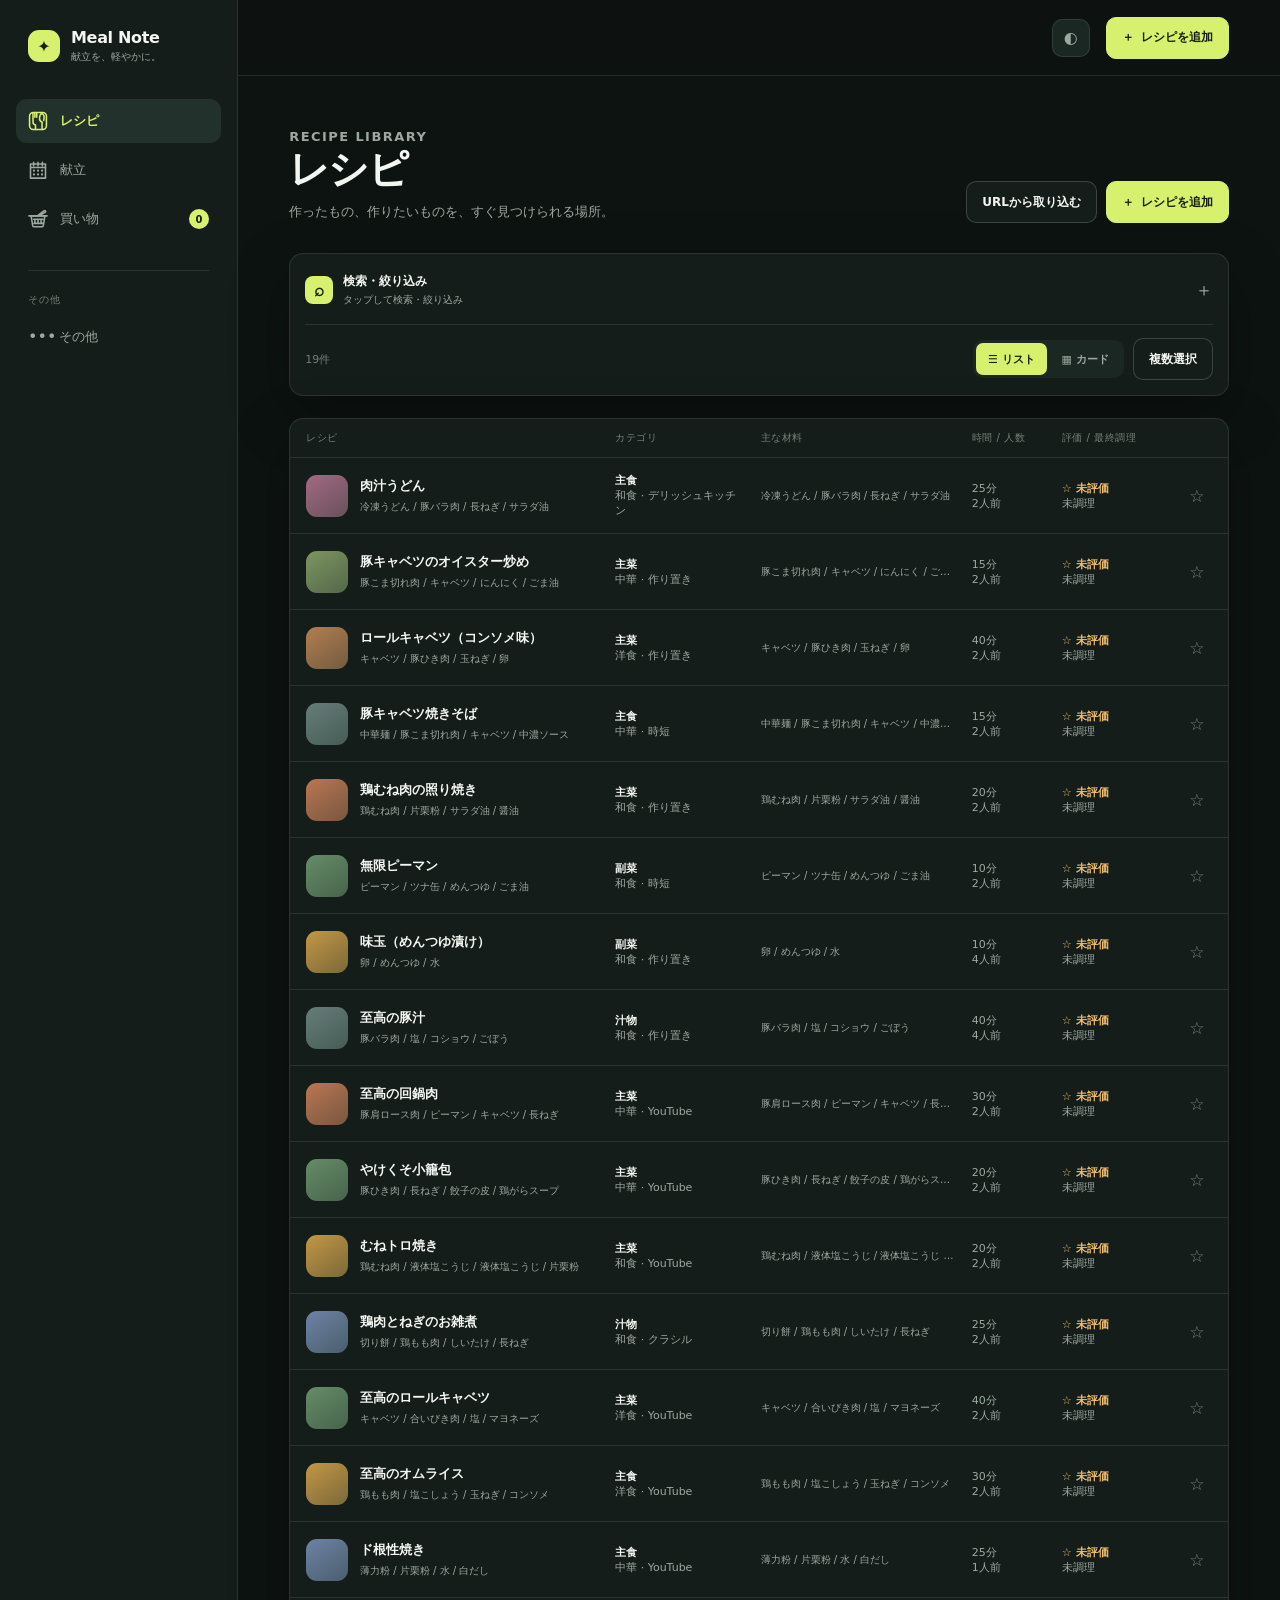
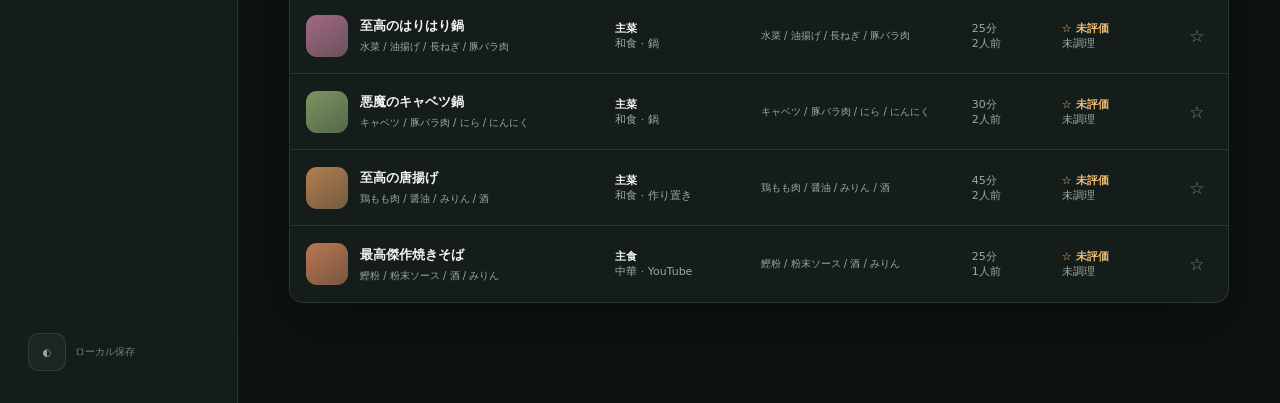
==== commit 5bfec76c: "Discourage search engine indexing" ====
--- a/index.html
+++ b/index.html
@@ -5,6 +5,7 @@
     <meta name="viewport" content="width=device-width, initial-scale=1, viewport-fit=cover" />
     <meta name="theme-color" content="#203b6c" />
     <meta name="description" content="献立・レシピ・買い物・調理をひとつにつなぐ個人用アプリ" />
+    <meta name="robots" content="noindex, nofollow" />
     <link rel="manifest" href="manifest.webmanifest" />
     <link rel="icon" href="app-icon-192.png" type="image/png" />
     <link rel="stylesheet" href="styles.css?v=16" />
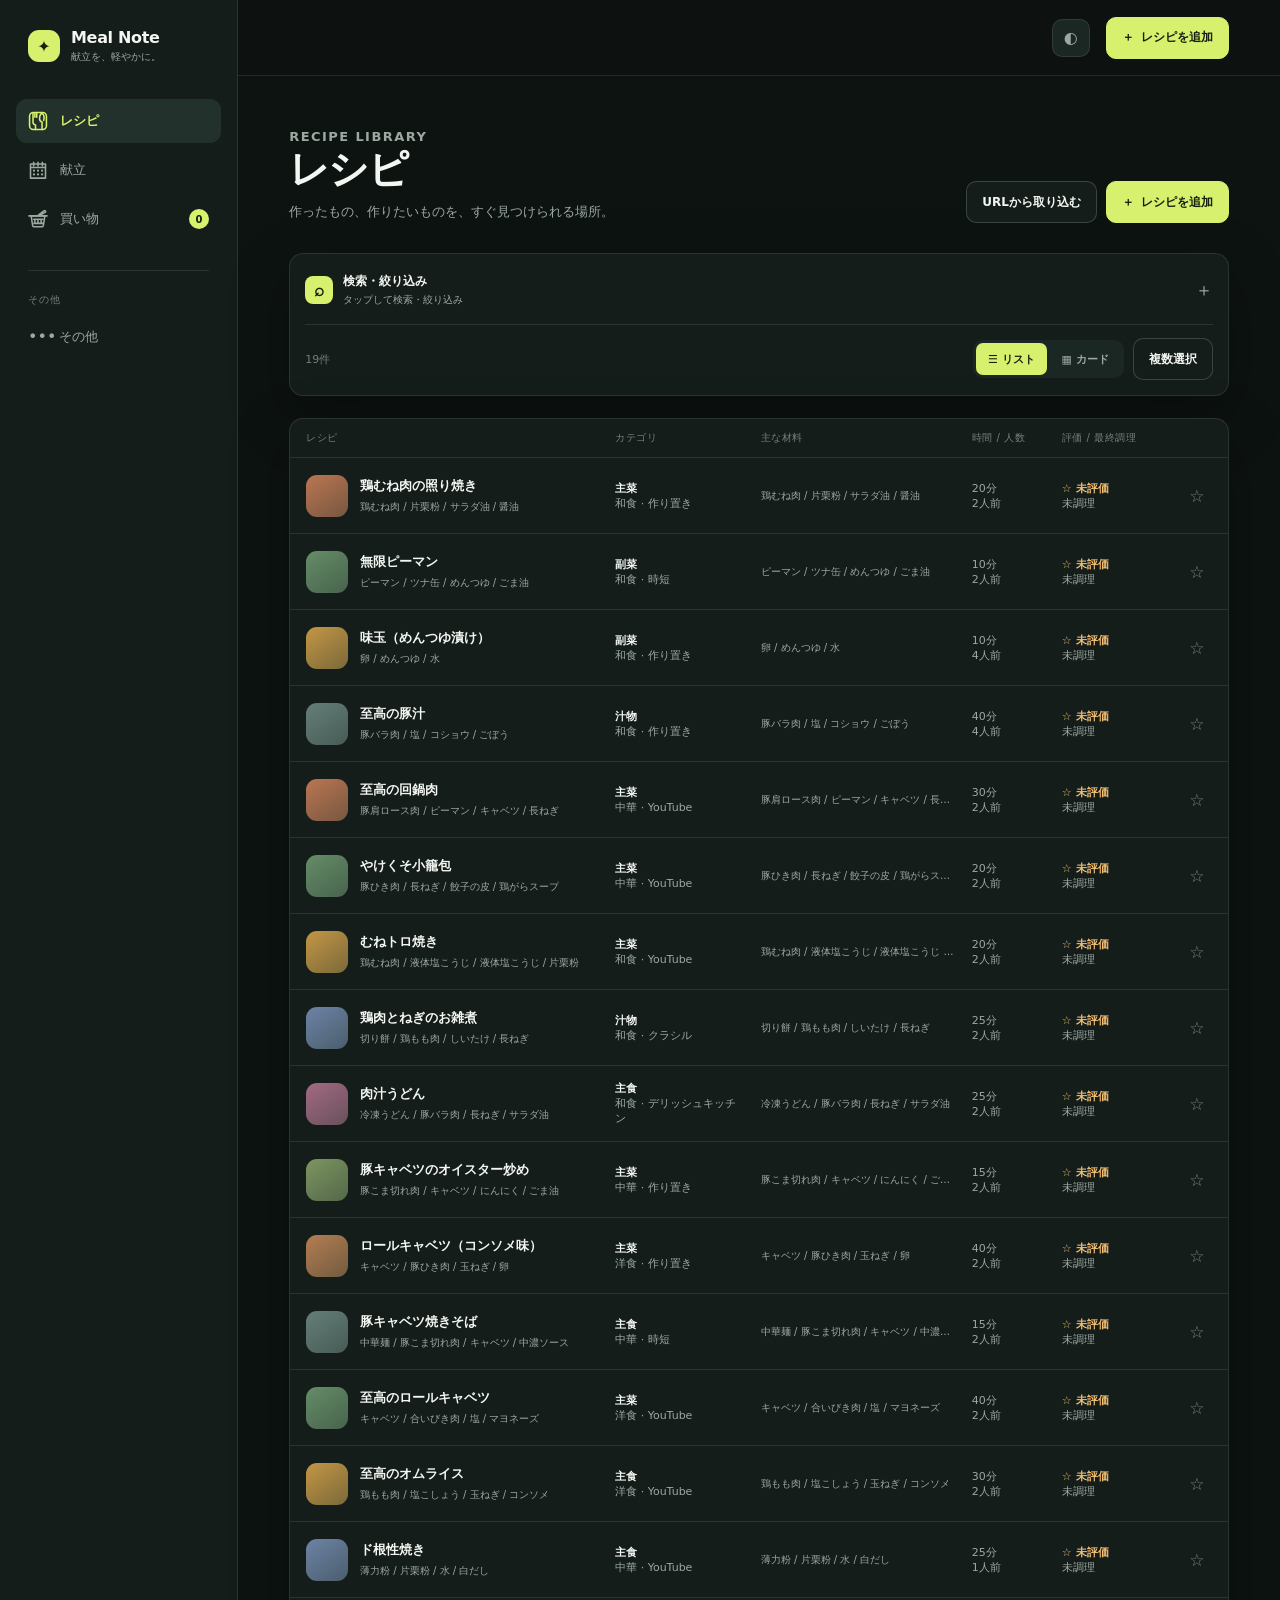
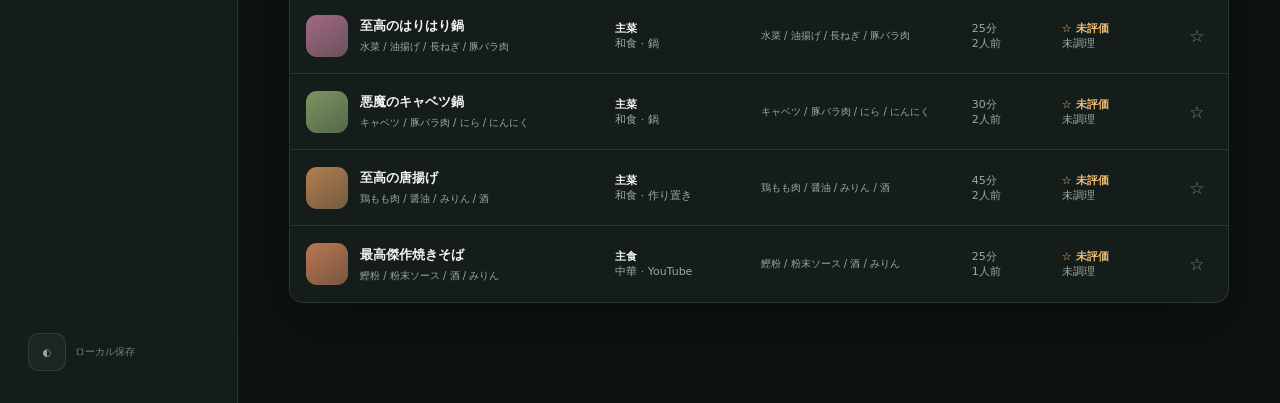
==== commit 79fe4d0d: "Improve multi-recipe shopping aggregation" ====
--- a/index.html
+++ b/index.html
@@ -8,7 +8,7 @@
     <meta name="robots" content="noindex, nofollow" />
     <link rel="manifest" href="manifest.webmanifest" />
     <link rel="icon" href="app-icon-192.png" type="image/png" />
-    <link rel="stylesheet" href="styles.css?v=16" />
+    <link rel="stylesheet" href="styles.css?v=17" />
     <script src="app-config.js"></script>
     <script src="https://accounts.google.com/gsi/client" async defer></script>
     <title>Meal Note</title>
@@ -74,6 +74,6 @@
 
     <dialog id="modal" class="modal" aria-labelledby="modalTitle"></dialog>
     <div id="toast" class="toast" role="status" aria-live="polite"></div>
-    <script src="app.js?v=16"></script>
+    <script src="app.js?v=17"></script>
   </body>
 </html>
--- a/styles.css
+++ b/styles.css
@@ -394,6 +394,8 @@
   .recipe-row { grid-template-columns: 1fr 30px; gap: 7px; min-height: 69px; padding: 10px 4px; border-bottom: 1px solid var(--border); }
   .recipe-list.selection-list .recipe-row { grid-template-columns: 52px 1fr 30px; }
   .recipe-row > :nth-child(2), .recipe-row > :nth-child(3), .recipe-row > :nth-child(4), .recipe-row > :nth-child(5) { display: none; }
+  .recipe-list.selection-list .recipe-row > :nth-child(2) { display: flex; }
+  .recipe-list.selection-list .recipe-row > :nth-child(6) { display: none; }
   .recipe-row .recipe-main { gap: 10px; }
   .recipe-swatch { width: 37px; height: 37px; flex-basis: 37px; }
   .recipe-title { font-size: 12px; }
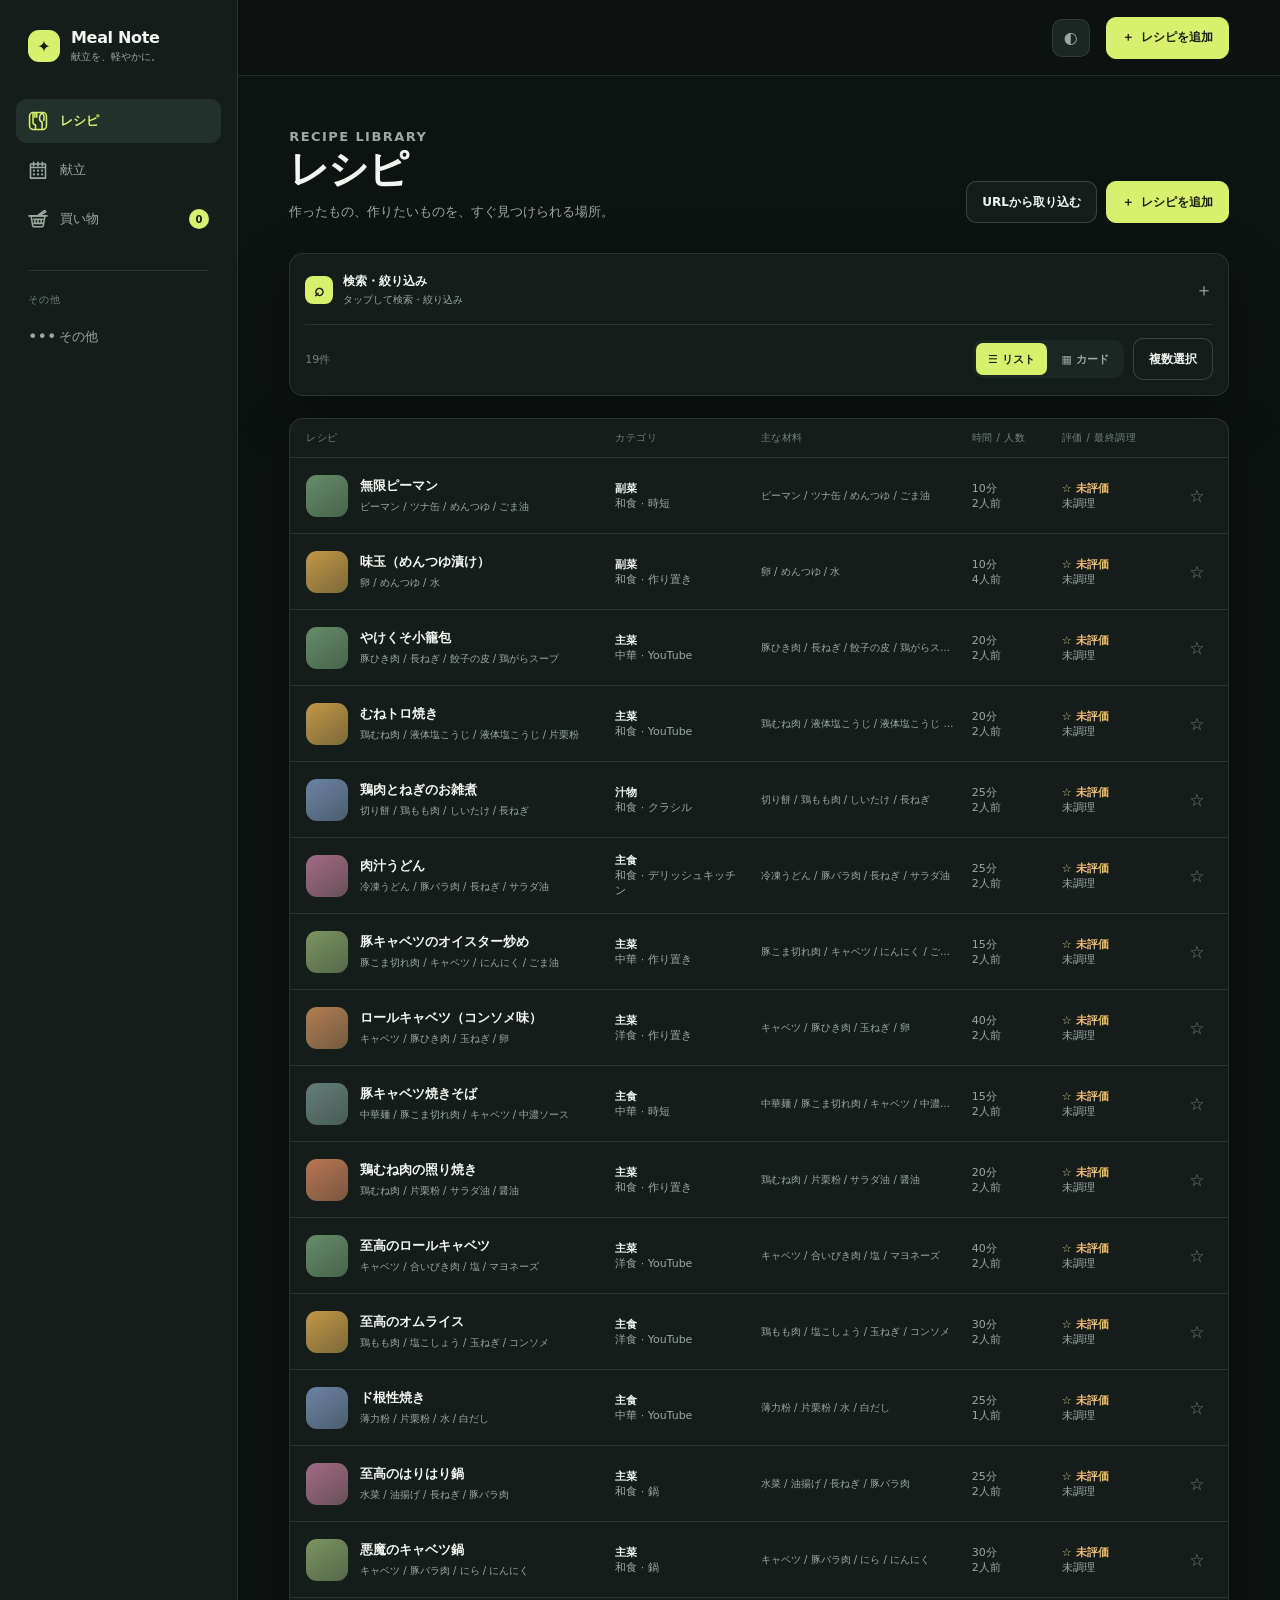
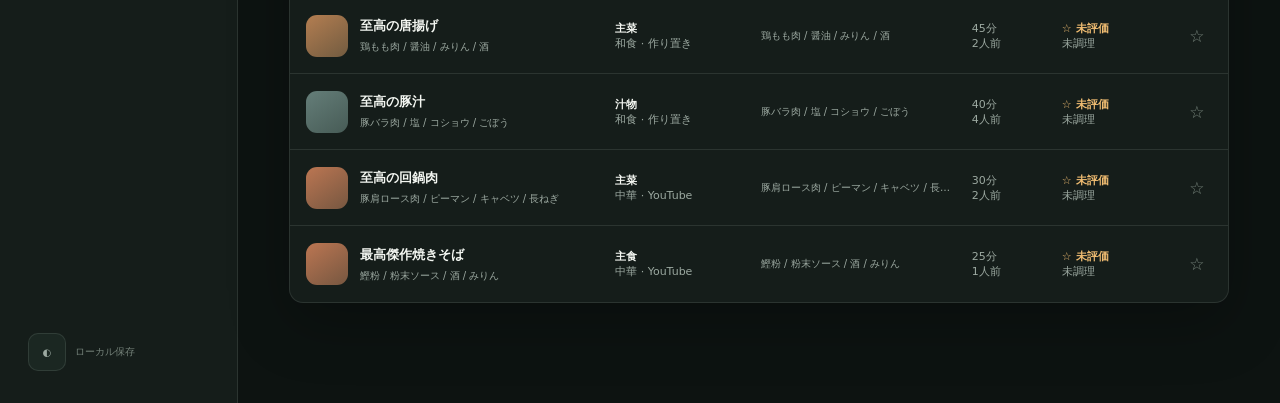
==== commit 661fd7f2: "Add Gemini-assisted recipe import" ====
--- a/index.html
+++ b/index.html
@@ -8,7 +8,7 @@
     <meta name="robots" content="noindex, nofollow" />
     <link rel="manifest" href="manifest.webmanifest" />
     <link rel="icon" href="app-icon-192.png" type="image/png" />
-    <link rel="stylesheet" href="styles.css?v=17" />
+    <link rel="stylesheet" href="styles.css?v=21" />
     <script src="app-config.js"></script>
     <script src="https://accounts.google.com/gsi/client" async defer></script>
     <title>Meal Note</title>
@@ -74,6 +74,6 @@
 
     <dialog id="modal" class="modal" aria-labelledby="modalTitle"></dialog>
     <div id="toast" class="toast" role="status" aria-live="polite"></div>
-    <script src="app.js?v=17"></script>
+    <script src="app.js?v=22"></script>
   </body>
 </html>
--- a/styles.css
+++ b/styles.css
@@ -286,6 +286,12 @@
 .url-fallback { display: grid; gap: 17px; margin-top: 18px; padding-top: 18px; border-top: 1px solid var(--border); }
 .url-fallback h2 { margin: 0; font-size: 15px; }
 .url-fallback p { max-width: 650px; margin: 7px 0 0; color: var(--muted); font-size: 11px; line-height: 1.7; }
+.url-fallback > div { display: flex; align-items: center; gap: 13px; }
+.import-fallback-image { width: 64px; height: 64px; flex: 0 0 64px; object-fit: cover; border-radius: 12px; background: var(--surface-2); }
+.import-gemini-action { display: flex; align-items: center; flex-wrap: wrap; gap: 9px 12px; }
+.import-advanced { border: 1px solid var(--border); border-radius: 10px; padding: 0 12px; }
+.import-advanced summary { padding: 12px 0; color: var(--muted); cursor: pointer; font-size: 11px; }
+.import-advanced .field { padding: 0 0 12px; }
 .data-error { margin-top: 14px; }
 .advanced-sync { overflow: hidden; }
 .advanced-sync summary { display: flex; align-items: center; justify-content: space-between; gap: 14px; padding: 18px 20px; cursor: pointer; list-style: none; }
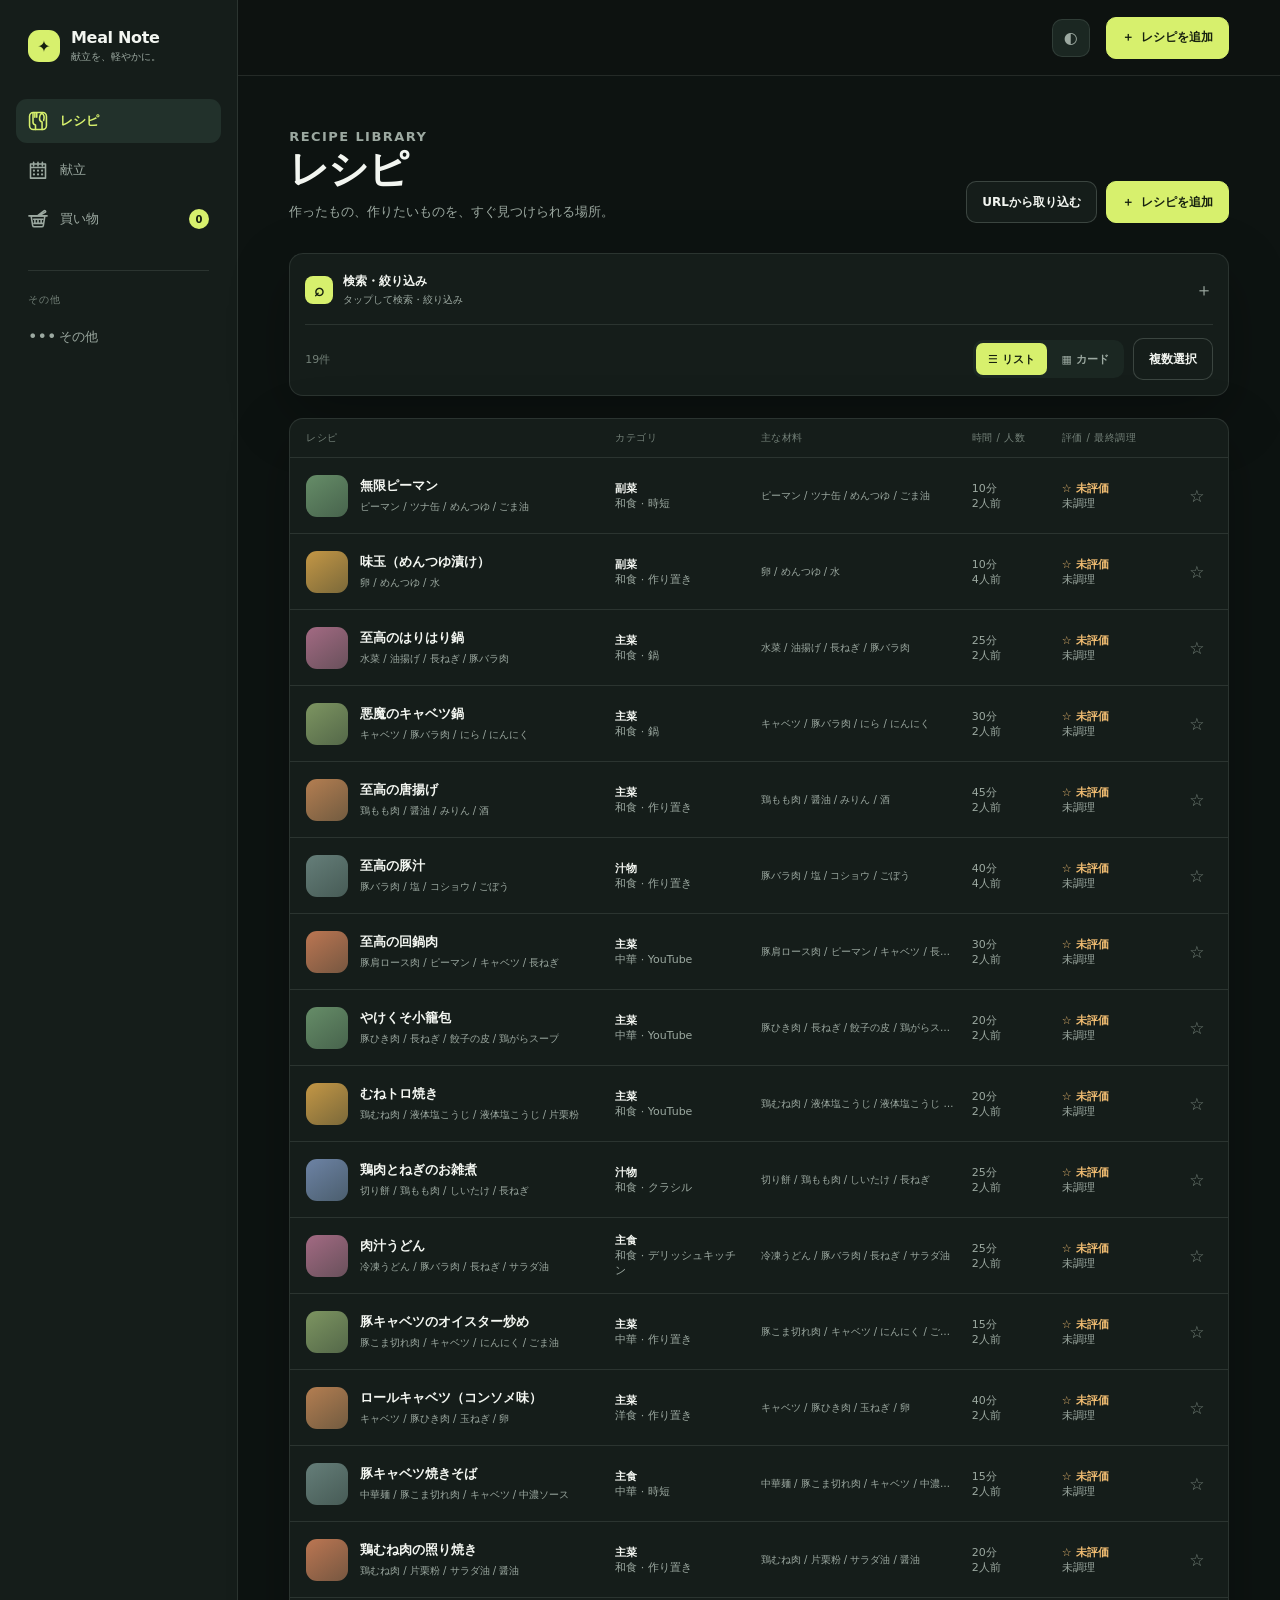
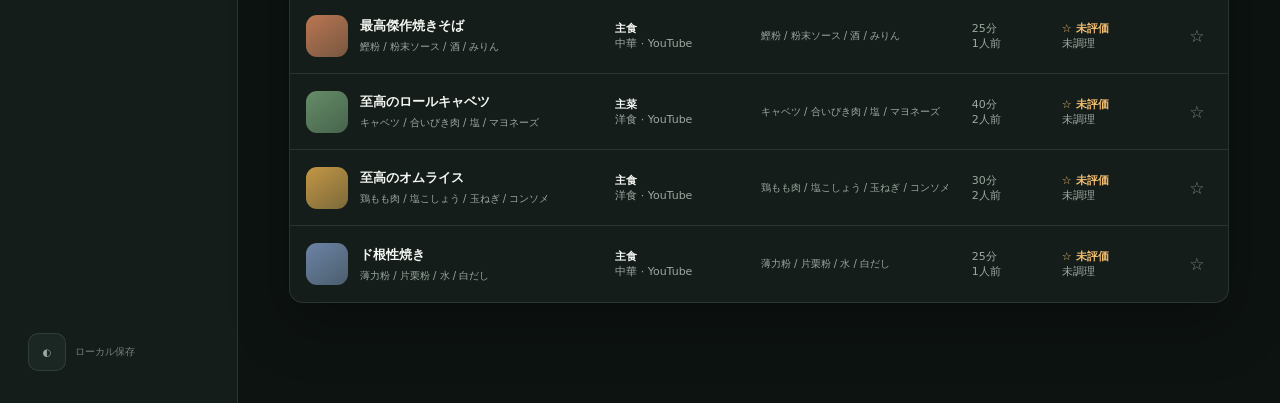
==== commit 5ca785aa: "Update Gemini recipe prompt flow" ====
--- a/index.html
+++ b/index.html
@@ -74,6 +74,6 @@
 
     <dialog id="modal" class="modal" aria-labelledby="modalTitle"></dialog>
     <div id="toast" class="toast" role="status" aria-live="polite"></div>
-    <script src="app.js?v=22"></script>
+    <script src="app.js?v=23"></script>
   </body>
 </html>
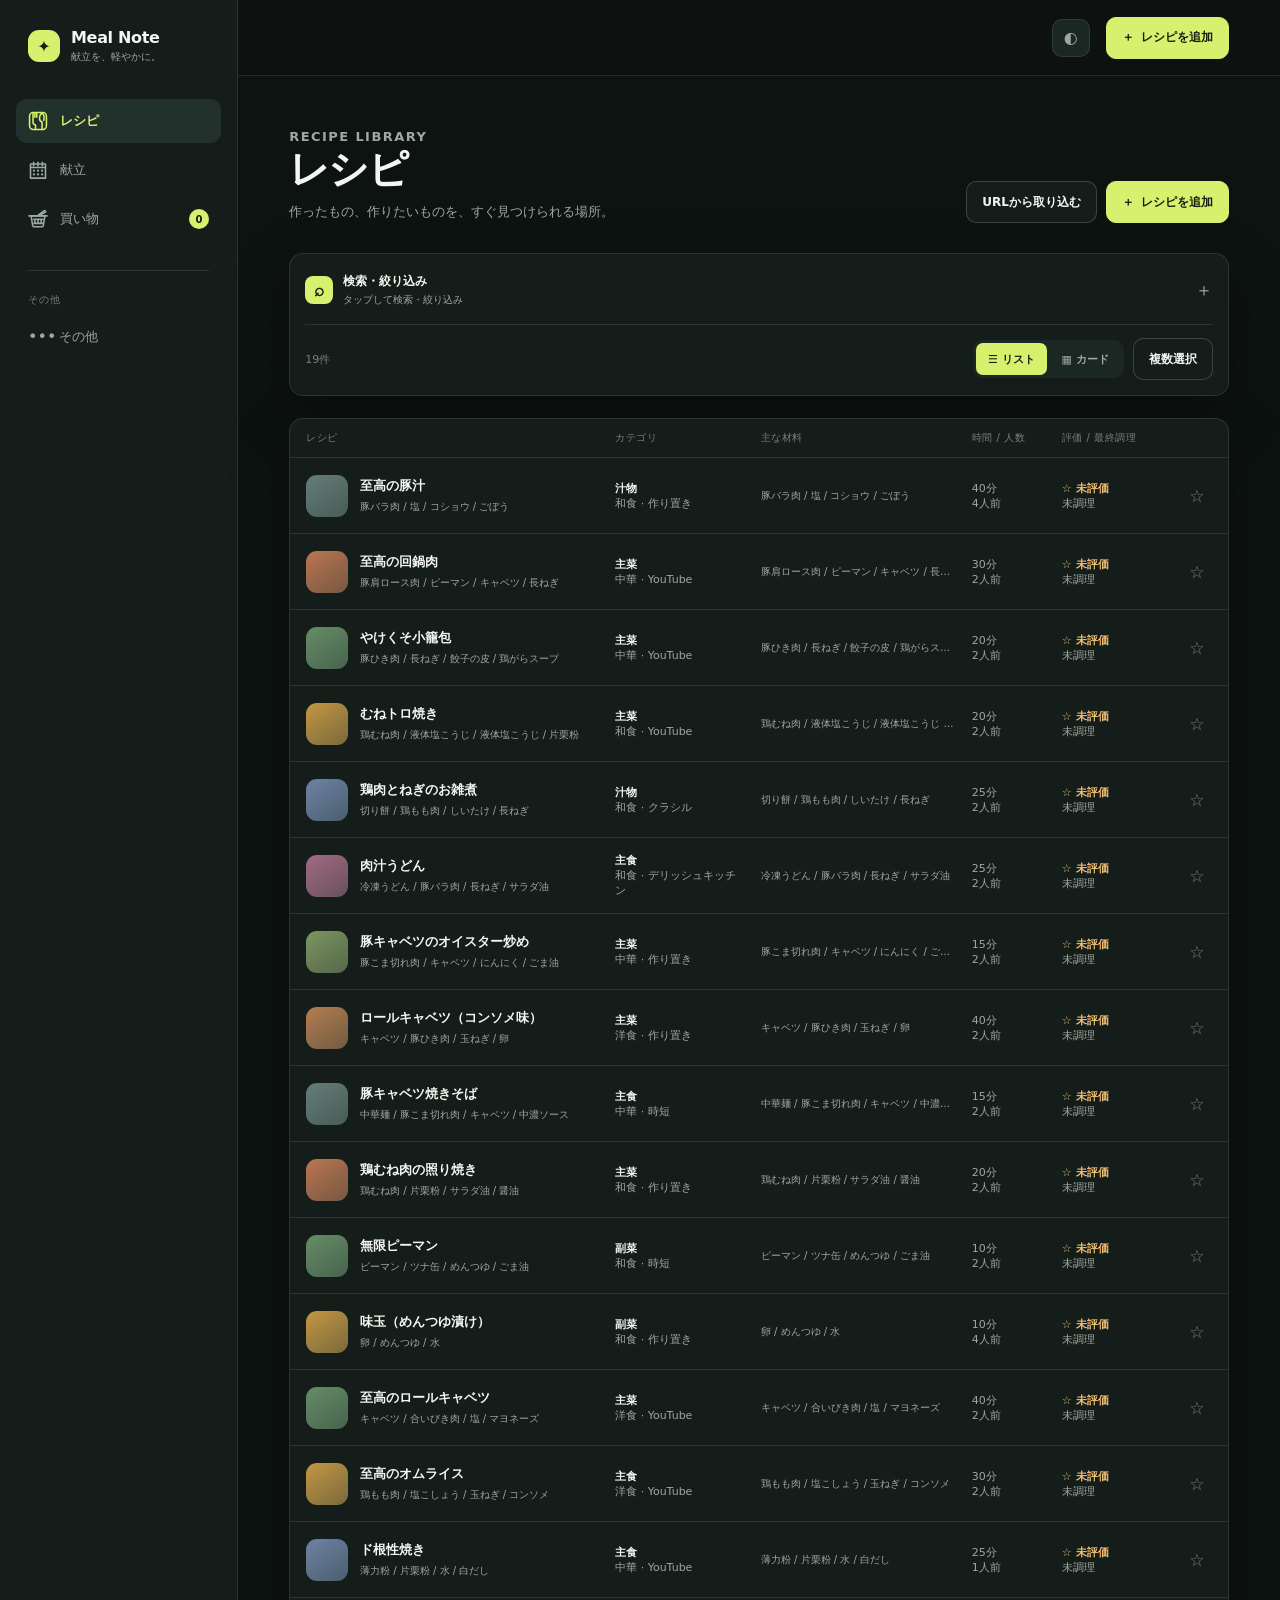
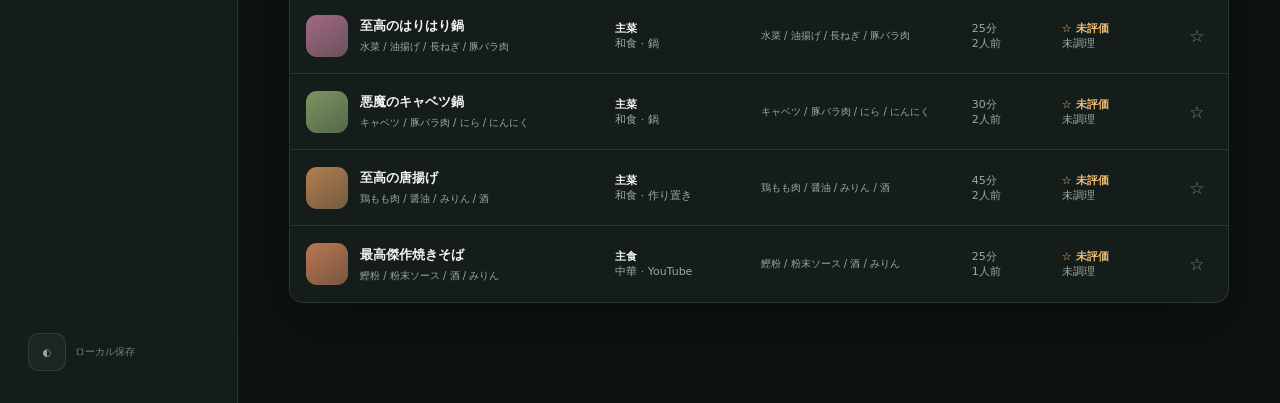
==== commit efbe0744: "Add chat recipe save links and reusable skill" ====
--- a/index.html
+++ b/index.html
@@ -74,6 +74,6 @@
 
     <dialog id="modal" class="modal" aria-labelledby="modalTitle"></dialog>
     <div id="toast" class="toast" role="status" aria-live="polite"></div>
-    <script src="app.js?v=23"></script>
+    <script src="app.js?v=24"></script>
   </body>
 </html>
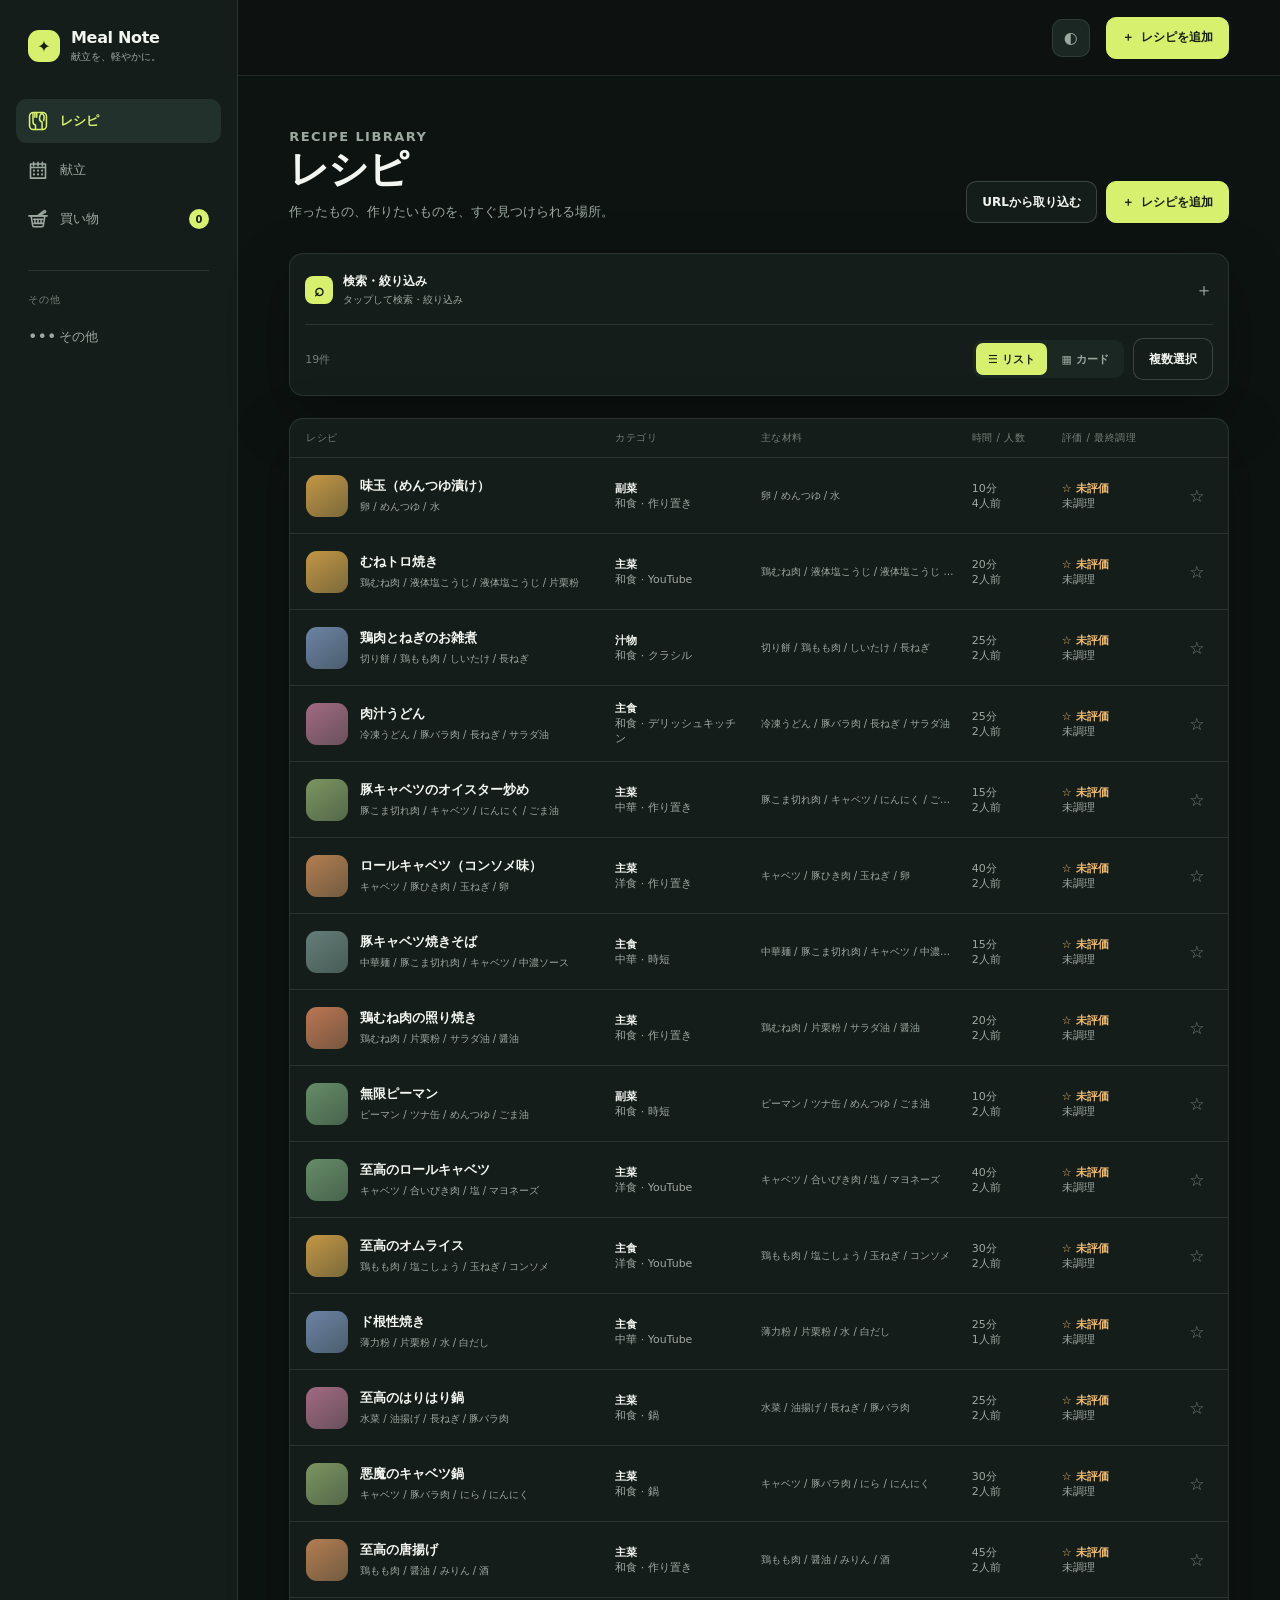
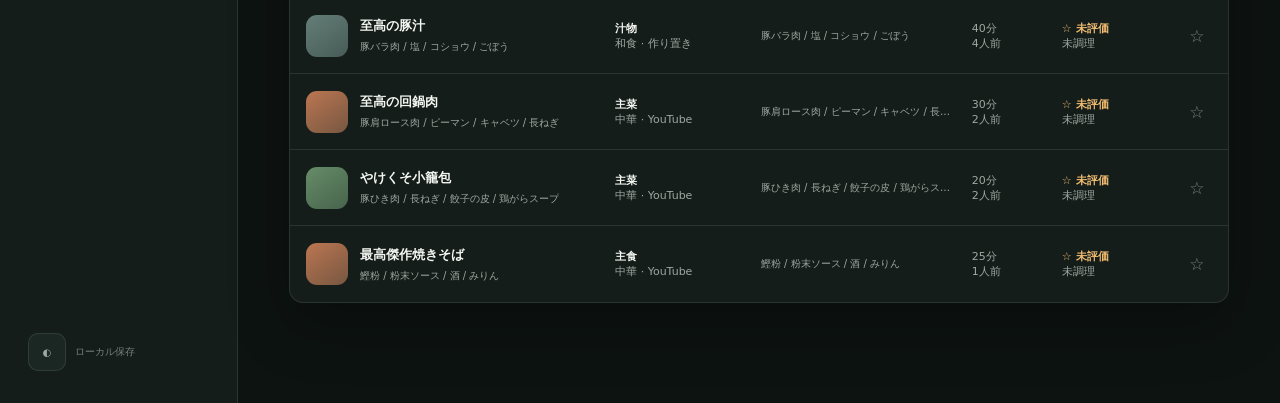
==== commit 839f2ea0: "Add private PC synchronization over Tailscale" ====
--- a/index.html
+++ b/index.html
@@ -74,6 +74,6 @@
 
     <dialog id="modal" class="modal" aria-labelledby="modalTitle"></dialog>
     <div id="toast" class="toast" role="status" aria-live="polite"></div>
-    <script src="app.js?v=24"></script>
+    <script src="app.js?v=26"></script>
   </body>
 </html>
